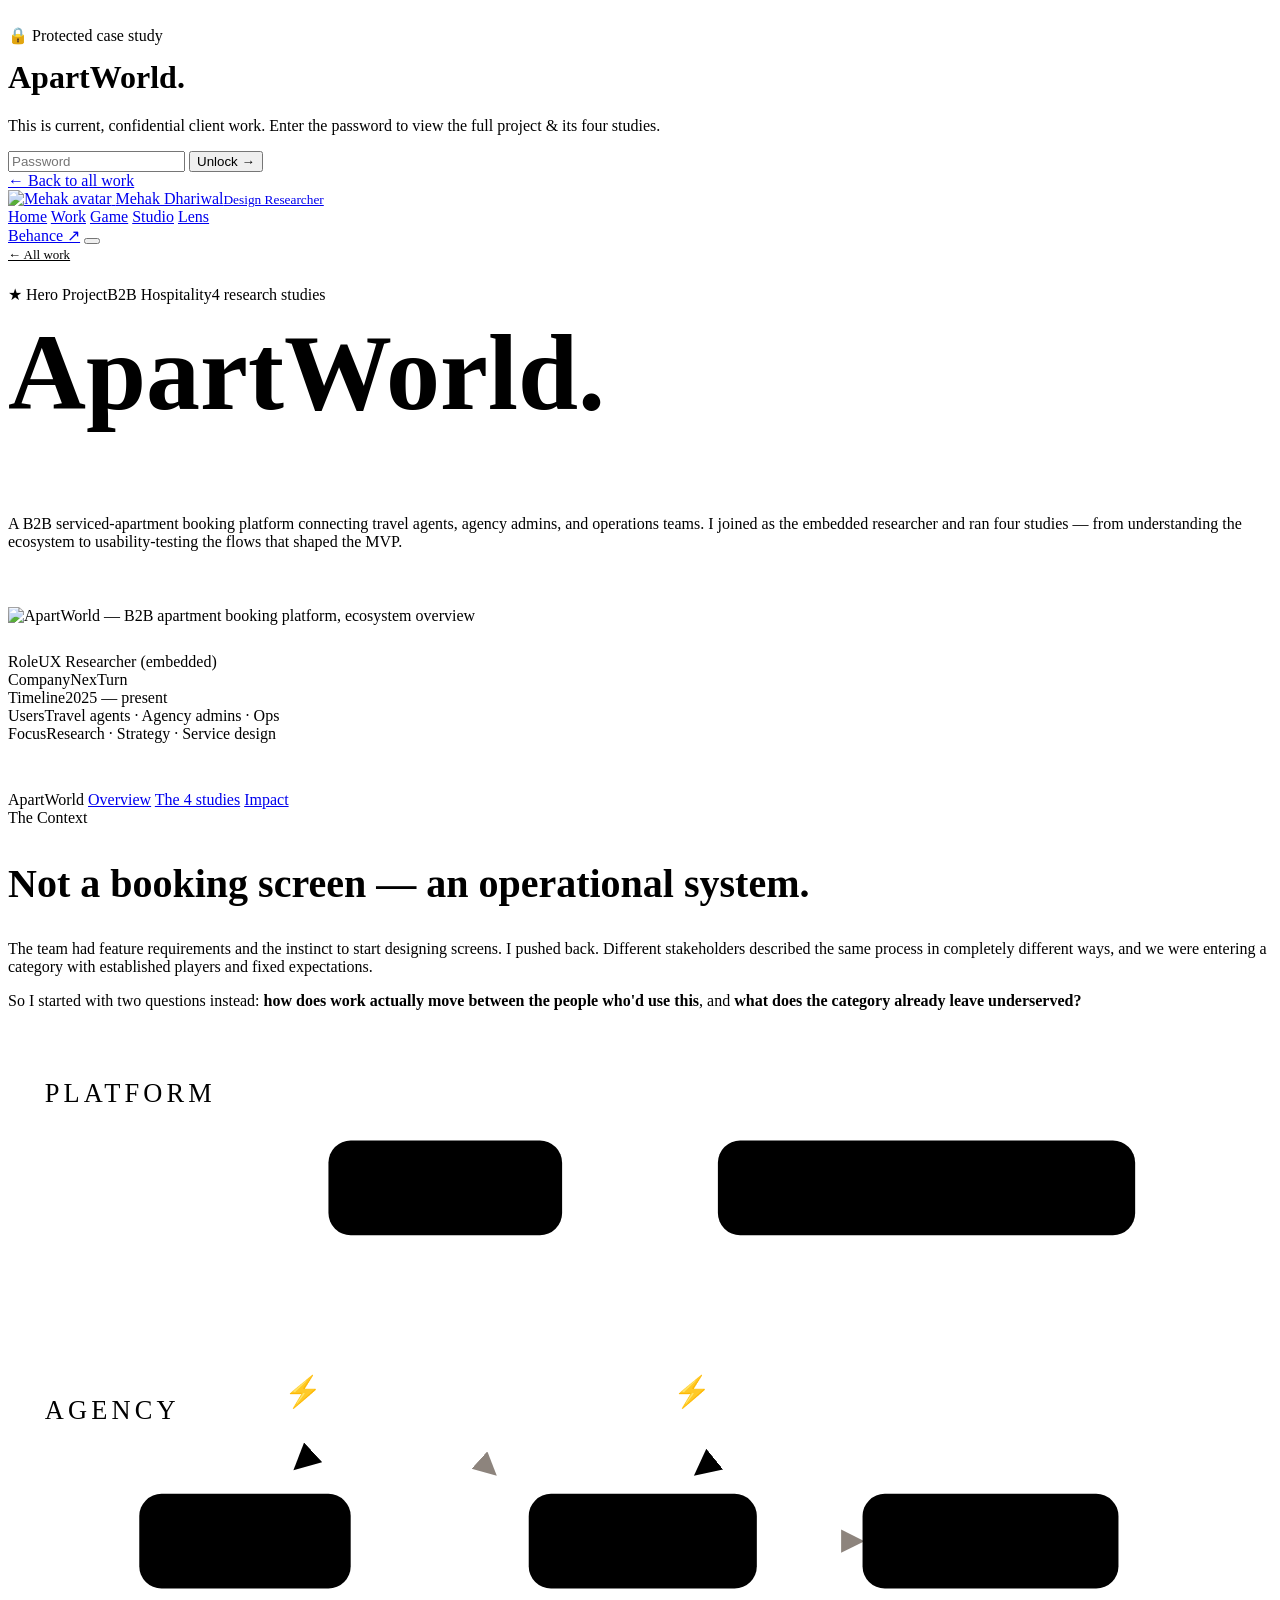
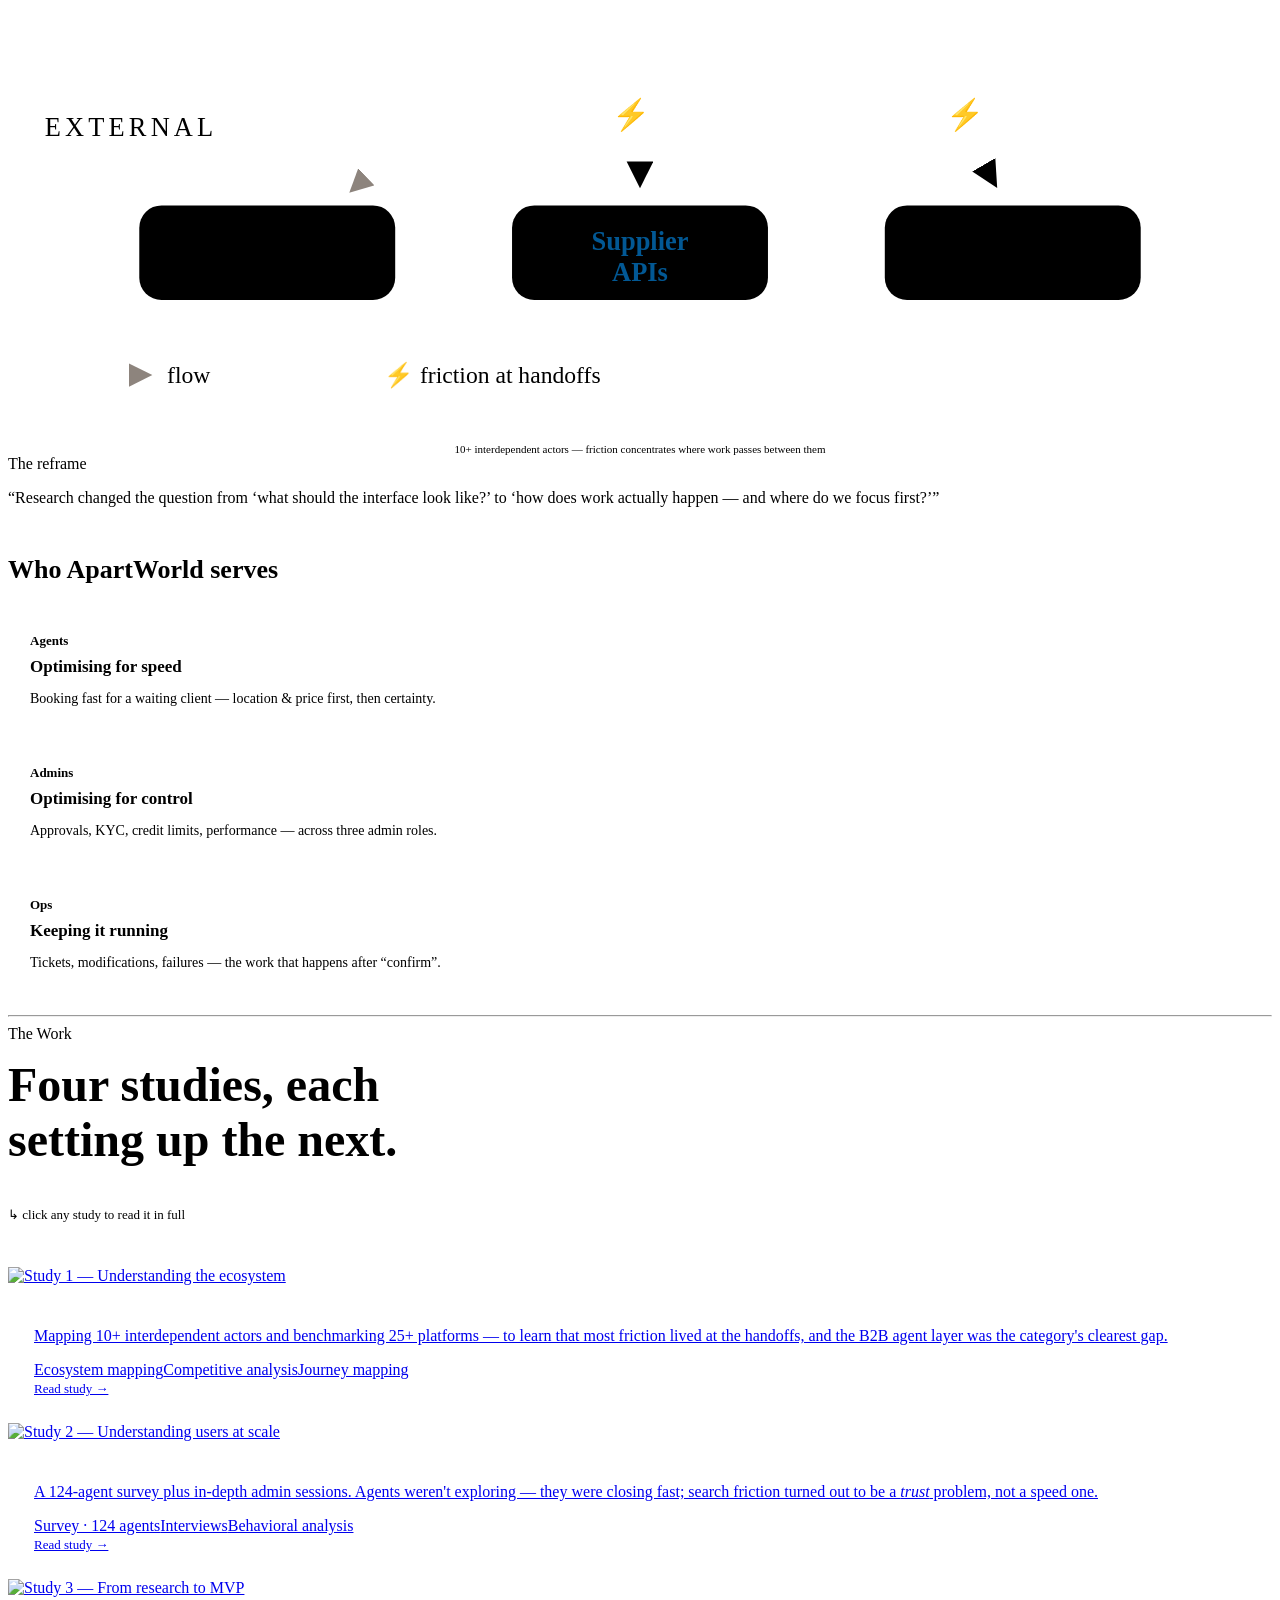
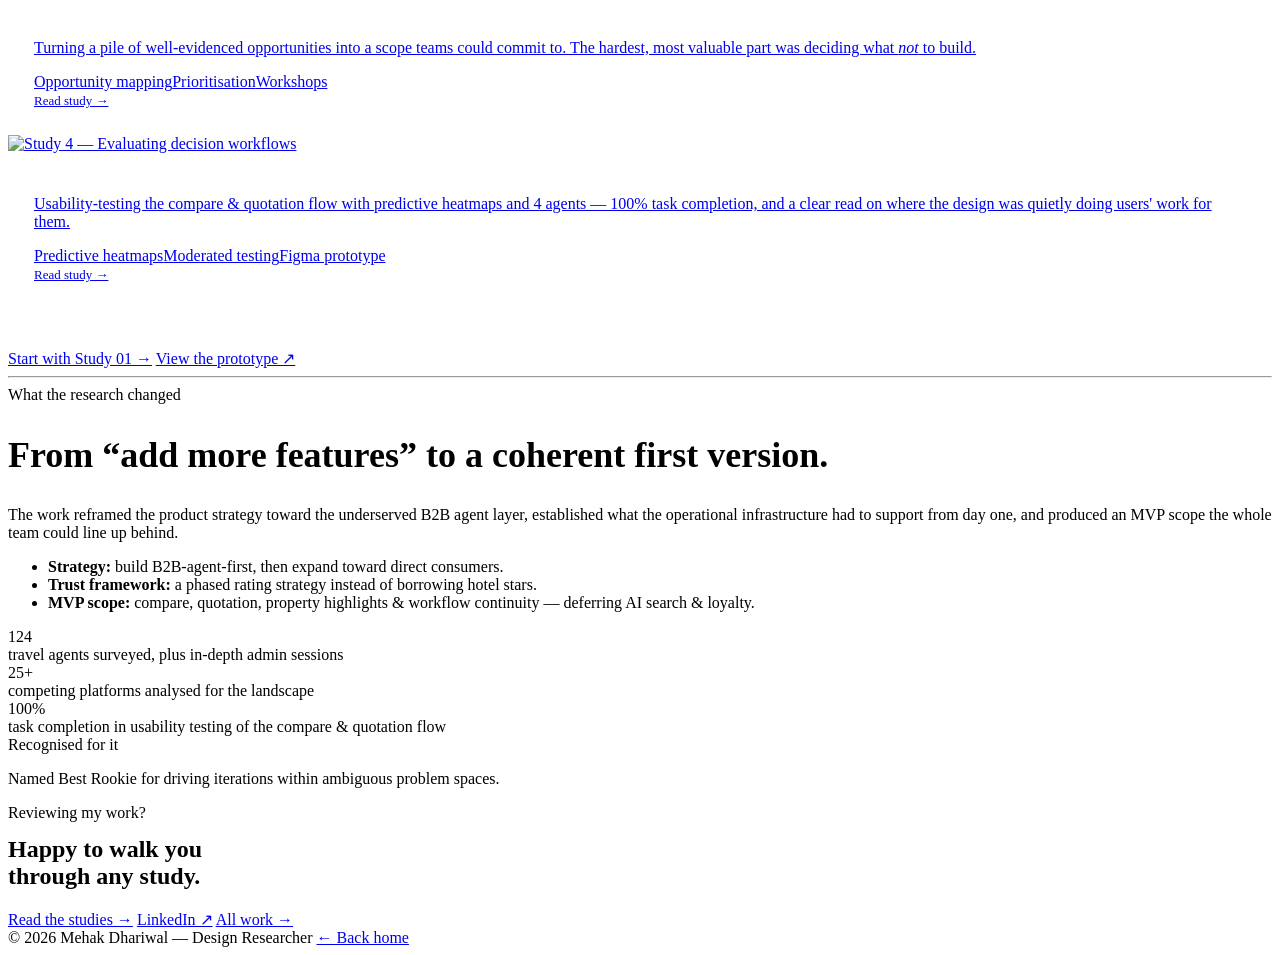
==== apartworld.html @ 4951874a "Add files via upload" ====
<!DOCTYPE html>
<html lang="en">
<head>
<meta charset="UTF-8">
<meta name="viewport" content="width=device-width, initial-scale=1.0">
<script>document.documentElement.classList.add('js');try{if(localStorage.getItem('aw_unlocked')==='1')document.documentElement.classList.add('aw-ok');}catch(e){}</script>
<title>ApartWorld — Hero Project · Mehak Dhariwal</title>
<link rel="stylesheet" href="assets/styles.css">
</head>
<body data-screen-label="ApartWorld overview">

<!-- ============ NAV ============ -->
<div class="gate" role="dialog" aria-label="Password protected">
  <div class="gate-card">
    <div class="gate-mark"><img src="assets/img/avatar.png" alt=""></div>
    <span class="lock">&#128274; Protected case study</span>
    <h1 style="margin-top:14px;">ApartWorld<span style="color:var(--orange);">.</span></h1>
    <p>This is current, confidential client work. Enter the password to view the full project &amp; its four studies.</p>
    <form>
      <input type="password" placeholder="Password" autocomplete="current-password" aria-label="Password">
      <button class="btn btn-primary" type="submit">Unlock <span class="arr">&rarr;</span></button>
    </form>
    <div class="err-msg"></div>
    <a class="back" href="work.html">&larr; Back to all work</a>
  </div>
</div>
<header class="nav">
  <div class="nav-inner">
    <a class="brand" href="index.html">
      <span class="brand-mark"><img src="assets/img/avatar.png" alt="Mehak avatar"></span>
      <span class="brand-name">Mehak Dhariwal<small>Design Researcher</small></span>
    </a>
    <nav class="nav-links">
      <a href="index.html">Home</a>
      <a href="work.html" class="active">Work</a>
      <a href="game.html">Game</a>
      <a href="studio.html">Studio</a>
      <a href="lens.html">Lens</a>
    </nav>
    <a class="nav-cta" href="https://www.behance.net/mehakdhariwal" target="_blank" rel="noopener">Behance ↗</a>
    <button class="nav-toggle" aria-label="Menu"><span></span><span></span><span></span></button>
  </div>
</header>

<!-- ============ HERO ============ -->
<section class="section" style="padding-bottom:clamp(24px,4vw,40px);">
  <div class="wrap">
    <a class="textlink reveal" href="work.html" style="border:0; font-size:13px; color:var(--ink-soft); padding:0;">← All work</a>
    <div class="row reveal d1" style="gap:10px; margin-top:22px;">
      <span class="tag o">★ Hero Project</span><span class="tag">B2B Hospitality</span><span class="tag b">4 research studies</span>
    </div>
    <h1 class="reveal d1" style="font-size:clamp(44px,9vw,108px); margin-top:18px; line-height:.95;">ApartWorld<span class="pop" style="color:var(--orange);">.</span></h1>
    <p class="lede reveal d2 narrow" style="margin-top:20px;">
      A B2B serviced-apartment booking platform connecting travel agents, agency admins, and operations teams.
      I joined as the embedded researcher and ran four studies — from understanding the ecosystem to usability-testing
      the flows that shaped the MVP.
    </p>
  </div>
</section>

<section class="section" style="padding-top:0; padding-bottom:clamp(28px,4vw,48px);">
  <div class="wrap">
    <div class="reveal" style="border-radius:var(--radius); overflow:hidden; border:1px solid var(--line); box-shadow:var(--shadow-soft);"><img src="assets/img/aw/overview.png" alt="ApartWorld — B2B apartment booking platform, ecosystem overview" style="display:block; width:100%; height:auto;"></div>
    <div class="kv-row reveal" style="margin-top:28px;">
      <div class="kv"><span class="k">Role</span><span class="v">UX Researcher (embedded)</span></div>
      <div class="kv"><span class="k">Company</span><span class="v">NexTurn</span></div>
      <div class="kv"><span class="k">Timeline</span><span class="v">2025 — present</span></div>
      <div class="kv"><span class="k">Users</span><span class="v">Travel agents · Agency admins · Ops</span></div>
      <div class="kv"><span class="k">Focus</span><span class="v">Research · Strategy · Service design</span></div>
    </div>
  </div>
</section>

<!-- ============ SUBNAV ============ -->
<div class="subnav" id="subnav">
  <div class="subnav-inner">
    <span class="sub-label">ApartWorld</span>
    <a href="#overview" class="on">Overview</a>
    <a href="#studies">The 4 studies</a>
    <a href="#impact">Impact</a>
  </div>
</div>

<!-- ============ OVERVIEW ============ -->
<section class="section" id="overview" style="scroll-margin-top:120px;">
  <div class="wrap">
    <span class="eyebrow reveal">The Context</span>
    <div class="cs-grid reveal d1" style="margin-top:24px; align-items:start;">
      <div class="cs-text">
        <h2 style="font-size:clamp(26px,3.6vw,40px);">Not a booking screen — an operational system.</h2>
        <p class="mt-s">The team had feature requirements and the instinct to start designing screens. I pushed back. Different stakeholders described the same process in completely different ways, and we were entering a category with established players and fixed expectations.</p>
        <p>So I started with two questions instead: <strong>how does work actually move between the people who'd use this</strong>, and <strong>what does the category already leave underserved?</strong></p>
      </div>
      <figure style="margin:0;">
        <div style="background:var(--card); border:1px solid var(--line); border-radius:var(--radius); box-shadow:var(--shadow-soft); padding:clamp(14px,2vw,20px);">
          <svg viewBox="0 0 440 348" style="display:block; width:100%; height:auto; font-family:var(--mono);" role="img" aria-label="Summarised ApartWorld ecosystem map across platform, agency and external layers, with friction at the handoffs">
            <defs>
              <marker id="ah" markerWidth="7" markerHeight="7" refX="5.5" refY="3" orient="auto"><path d="M0 0 L6 3 L0 6 z" fill="oklch(0.62 0.015 60)"/></marker>
              <marker id="ahf" markerWidth="7" markerHeight="7" refX="5.5" refY="3" orient="auto"><path d="M0 0 L6 3 L0 6 z" fill="var(--orange)"/></marker>
            </defs>
            <!-- band separators -->
            <line x1="0" y1="118" x2="440" y2="118" stroke="var(--line-soft)" stroke-width="1" stroke-dasharray="2 7"/>
            <line x1="0" y1="232" x2="440" y2="232" stroke="var(--line-soft)" stroke-width="1" stroke-dasharray="2 7"/>
            <!-- band labels -->
            <text x="6" y="20" fill="var(--ink-faint)" font-size="9.5" letter-spacing="1.5">PLATFORM</text>
            <text x="6" y="134" fill="var(--ink-faint)" font-size="9.5" letter-spacing="1.5">AGENCY</text>
            <text x="6" y="248" fill="var(--ink-faint)" font-size="9.5" letter-spacing="1.5">EXTERNAL</text>

            <!-- connectors (drawn first, under nodes) -->
            <!-- flow -->
            <path d="M104 96 L168 154" stroke="var(--ink-faint)" stroke-width="1.4" fill="none" marker-end="url(#ah)"/>
            <path d="M262 178 L300 178" stroke="var(--ink-faint)" stroke-width="1.4" fill="none" marker-end="url(#ah)"/>
            <path d="M188 200 L116 268" stroke="var(--ink-faint)" stroke-width="1.4" fill="none" marker-end="url(#ah)"/>
            <!-- friction (orange dashed) -->
            <path d="M150 96 Q120 130 96 152" stroke="var(--orange)" stroke-width="1.6" stroke-dasharray="3 4" fill="none" marker-end="url(#ahf)"/>
            <path d="M312 96 L240 154" stroke="var(--orange)" stroke-width="1.6" stroke-dasharray="3 4" fill="none" marker-end="url(#ahf)"/>
            <path d="M220 200 L220 266" stroke="var(--orange)" stroke-width="1.6" stroke-dasharray="3 4" fill="none" marker-end="url(#ahf)"/>
            <path d="M252 200 Q330 235 348 266" stroke="var(--orange)" stroke-width="1.6" stroke-dasharray="3 4" fill="none" marker-end="url(#ahf)"/>

            <!-- friction sparks -->
            <text x="92" y="128" fill="var(--orange)" font-size="11">⚡</text>
            <text x="232" y="128" fill="var(--orange)" font-size="11">⚡</text>
            <text x="210" y="244" fill="var(--orange)" font-size="11">⚡</text>
            <text x="330" y="244" fill="var(--orange)" font-size="11">⚡</text>

            <!-- PLATFORM nodes -->
            <g>
              <rect x="108" y="34" width="84" height="34" rx="8" fill="var(--paper-2)" stroke="var(--ink)" stroke-width="1.4"/>
              <text x="150" y="55" text-anchor="middle" fill="var(--ink)" font-size="10.5" font-weight="700">Super Admin</text>
            </g>
            <g>
              <rect x="248" y="34" width="150" height="34" rx="8" fill="var(--paper-2)" stroke="var(--line)" stroke-width="1.2"/>
              <text x="323" y="50" text-anchor="middle" fill="var(--ink)" font-size="10" font-weight="700">Sub-admins</text>
              <text x="323" y="62" text-anchor="middle" fill="var(--ink-faint)" font-size="8">Sales · Ops · Accounts · Finance</text>
            </g>

            <!-- AGENCY nodes -->
            <g>
              <rect x="40" y="161" width="76" height="34" rx="8" fill="var(--paper-2)" stroke="var(--line)" stroke-width="1.2"/>
              <text x="78" y="182" text-anchor="middle" fill="var(--ink)" font-size="10.5" font-weight="700">Owner</text>
            </g>
            <g>
              <rect x="180" y="161" width="82" height="34" rx="8" fill="var(--orange-tint)" stroke="var(--orange)" stroke-width="1.6"/>
              <text x="221" y="182" text-anchor="middle" fill="var(--orange-deep)" font-size="11" font-weight="700">Agent</text>
            </g>
            <g>
              <rect x="300" y="161" width="92" height="34" rx="8" fill="var(--paper-2)" stroke="var(--line)" stroke-width="1.2"/>
              <text x="346" y="182" text-anchor="middle" fill="var(--ink)" font-size="10.5" font-weight="700">Sub-agent</text>
            </g>

            <!-- EXTERNAL nodes -->
            <g>
              <rect x="40" y="273" width="92" height="34" rx="8" fill="var(--paper-2)" stroke="var(--line)" stroke-width="1.2"/>
              <text x="86" y="294" text-anchor="middle" fill="var(--ink)" font-size="10.5" font-weight="700">Customer</text>
            </g>
            <g>
              <rect x="174" y="273" width="92" height="34" rx="8" fill="var(--blue-tint)" stroke="var(--blue)" stroke-width="1.3"/>
              <text x="220" y="289" text-anchor="middle" fill="oklch(0.45 0.12 248)" font-size="9.5" font-weight="700">Supplier</text>
              <text x="220" y="300" text-anchor="middle" fill="oklch(0.45 0.12 248)" font-size="9.5" font-weight="700">APIs</text>
            </g>
            <g>
              <rect x="308" y="273" width="92" height="34" rx="8" fill="var(--paper-2)" stroke="var(--line)" stroke-width="1.2"/>
              <text x="354" y="294" text-anchor="middle" fill="var(--ink)" font-size="10.5" font-weight="700">Payment</text>
            </g>

            <!-- legend -->
            <line x1="20" y1="334" x2="44" y2="334" stroke="var(--ink-faint)" stroke-width="1.4" marker-end="url(#ah)"/>
            <text x="50" y="337" fill="var(--ink-faint)" font-size="8.5">flow</text>
            <line x1="98" y1="334" x2="122" y2="334" stroke="var(--orange)" stroke-width="1.6" stroke-dasharray="3 4"/>
            <text x="128" y="337" fill="var(--orange-deep)" font-size="8.5">⚡ friction at handoffs</text>
          </svg>
        </div>
        <figcaption class="mono dim" style="font-size:11px; margin-top:9px; text-align:center;">10+ interdependent actors — friction concentrates where work passes between them</figcaption>
      </figure>
    </div>

    <div class="callout reveal">
      <span class="ql">The reframe</span>
      <p>“Research changed the question from ‘what should the interface look like?’ to ‘how does work actually happen — and where do we focus first?’”</p>
    </div>

    <h3 class="reveal" style="font-size:clamp(20px,2.6vw,26px); margin-top:clamp(28px,4vw,48px);">Who ApartWorld serves</h3>
    <div class="grid cols-3 reveal d1" style="margin-top:18px;">
      <div class="card" style="box-shadow:none; background:var(--paper-2);"><div style="padding:22px;"><div class="mono" style="font-size:13px; color:var(--orange); font-weight:700;">Agents</div><h4 style="font-size:17px; margin:8px 0 6px;">Optimising for speed</h4><p style="font-size:14px;">Booking fast for a waiting client — location &amp; price first, then certainty.</p></div></div>
      <div class="card" style="box-shadow:none; background:var(--paper-2);"><div style="padding:22px;"><div class="mono" style="font-size:13px; color:var(--orange); font-weight:700;">Admins</div><h4 style="font-size:17px; margin:8px 0 6px;">Optimising for control</h4><p style="font-size:14px;">Approvals, KYC, credit limits, performance — across three admin roles.</p></div></div>
      <div class="card" style="box-shadow:none; background:var(--paper-2);"><div style="padding:22px;"><div class="mono" style="font-size:13px; color:var(--orange); font-weight:700;">Ops</div><h4 style="font-size:17px; margin:8px 0 6px;">Keeping it running</h4><p style="font-size:14px;">Tickets, modifications, failures — the work that happens after “confirm”.</p></div></div>
    </div>
  </div>
</section>

<hr class="dash" style="max-width:var(--maxw); margin-inline:auto;">

<!-- ============ THE 4 STUDIES ============ -->
<section class="section" id="studies" style="scroll-margin-top:120px;">
  <div class="wrap">
    <div class="reveal">
      <span class="eyebrow">The Work</span>
      <h2 style="font-size:clamp(28px,4.6vw,48px); margin-top:14px; max-width:20ch;">Four studies, each setting up the next.</h2>
      <p class="dim mono" style="font-size:13px; margin-top:10px;">↳ click any study to read it in full</p>
    </div>

    <div class="grid cols-2 reveal d1" style="margin-top:clamp(28px,4vw,44px); gap:var(--gap);">
      <a class="card" href="study1.html">
        <img src="assets/img/aw/s1.png" alt="Study 1 — Understanding the ecosystem" style="display:block; width:100%; height:auto; border-bottom:1px solid var(--line);">
        <div style="padding:clamp(18px,2.4vw,26px);">
          <p>Mapping 10+ interdependent actors and benchmarking 25+ platforms — to learn that most friction lived at the handoffs, and the B2B agent layer was the category's clearest gap.</p>
          <div class="chip-list mt-s"><span class="tag">Ecosystem mapping</span><span class="tag">Competitive analysis</span><span class="tag">Journey mapping</span></div>
          <span class="textlink mt-s" style="font-size:13px;">Read study →</span>
        </div>
      </a>

      <a class="card" href="study2.html">
        <img src="assets/img/aw/s2.png" alt="Study 2 — Understanding users at scale" style="display:block; width:100%; height:auto; border-bottom:1px solid var(--line);">
        <div style="padding:clamp(18px,2.4vw,26px);">
          <p>A 124-agent survey plus in-depth admin sessions. Agents weren't exploring — they were closing fast; search friction turned out to be a <em>trust</em> problem, not a speed one.</p>
          <div class="chip-list mt-s"><span class="tag">Survey · 124 agents</span><span class="tag">Interviews</span><span class="tag">Behavioral analysis</span></div>
          <span class="textlink mt-s" style="font-size:13px;">Read study →</span>
        </div>
      </a>

      <a class="card" href="study3.html">
        <img src="assets/img/aw/s3.png" alt="Study 3 — From research to MVP" style="display:block; width:100%; height:auto; border-bottom:1px solid var(--line);">
        <div style="padding:clamp(18px,2.4vw,26px);">
          <p>Turning a pile of well-evidenced opportunities into a scope teams could commit to. The hardest, most valuable part was deciding what <em>not</em> to build.</p>
          <div class="chip-list mt-s"><span class="tag">Opportunity mapping</span><span class="tag">Prioritisation</span><span class="tag">Workshops</span></div>
          <span class="textlink mt-s" style="font-size:13px;">Read study →</span>
        </div>
      </a>

      <a class="card" href="study4.html">
        <img src="assets/img/aw/s4.png" alt="Study 4 — Evaluating decision workflows" style="display:block; width:100%; height:auto; border-bottom:1px solid var(--line);">
        <div style="padding:clamp(18px,2.4vw,26px);">
          <p>Usability-testing the compare &amp; quotation flow with predictive heatmaps and 4 agents — 100% task completion, and a clear read on where the design was quietly doing users' work for them.</p>
          <div class="chip-list mt-s"><span class="tag">Predictive heatmaps</span><span class="tag">Moderated testing</span><span class="tag">Figma prototype</span></div>
          <span class="textlink mt-s" style="font-size:13px;">Read study →</span>
        </div>
      </a>
    </div>

    <div class="row reveal" style="margin-top:clamp(28px,4vw,40px); gap:14px;">
      <a class="btn btn-primary" href="study1.html">Start with Study 01 <span class="arr">→</span></a>
      <a class="btn btn-ghost" href="https://www.figma.com/proto/MC7xFwROlUHtUqAmTDRnye/Portfolio-Template?node-id=1207-172&scaling=scale-down-width&page-id=0%3A1&hide-ui=1" target="_blank" rel="noopener">View the prototype ↗</a>
    </div>
  </div>
</section>

<hr class="dash" style="max-width:var(--maxw); margin-inline:auto;">

<!-- ============ IMPACT ============ -->
<section class="section" id="impact" style="scroll-margin-top:120px;">
  <div class="wrap">
    <span class="eyebrow reveal">What the research changed</span>
    <div class="cs-grid reveal d1" style="margin-top:24px; align-items:start;">
      <div class="cs-text">
        <h2 style="font-size:clamp(24px,3.2vw,36px);">From “add more features” to a coherent first version.</h2>
        <p class="mt-s">The work reframed the product strategy toward the underserved B2B agent layer, established what the operational infrastructure had to support from day one, and produced an MVP scope the whole team could line up behind.</p>
        <ul class="ticks mt-s">
          <li><strong>Strategy:</strong> build B2B-agent-first, then expand toward direct consumers.</li>
          <li><strong>Trust framework:</strong> a phased rating strategy instead of borrowing hotel stars.</li>
          <li><strong>MVP scope:</strong> compare, quotation, property highlights &amp; workflow continuity — deferring AI search &amp; loyalty.</li>
        </ul>
      </div>
      <div class="stack-sm">
        <div class="stat"><div class="num">124</div><div class="lbl">travel agents surveyed, plus in-depth admin sessions</div></div>
        <div class="stat"><div class="num">25+</div><div class="lbl">competing platforms analysed for the landscape</div></div>
        <div class="stat"><div class="num">100%</div><div class="lbl">task completion in usability testing of the compare &amp; quotation flow</div></div>
      </div>
    </div>

    <div class="callout reveal">
      <span class="ql">Recognised for it</span>
      <p>Named <span style="color:var(--orange-deep);">Best Rookie</span> for driving iterations within ambiguous problem spaces.</p>
    </div>
  </div>
</section>

<!-- ============ FOOTER ============ -->
<footer class="foot">
  <div class="wrap">
    <div class="foot-top">
      <div>
        <span class="eyebrow no-rule" style="color:var(--orange);">Reviewing my work?</span>
        <h2 style="margin-top:14px;">Happy to walk you<br>through any study.</h2>
      </div>
      <div class="foot-socials">
        <a href="study1.html">Read the studies →</a>
        <a href="https://www.linkedin.com/in/mehak-dhariwal/" target="_blank" rel="noopener">LinkedIn ↗</a>
        <a href="work.html">All work →</a>
      </div>
    </div>
    <div class="foot-bottom">
      <span>© 2026 Mehak Dhariwal — Design Researcher</span>
      <a href="index.html">← Back home</a>
    </div>
  </div>
</footer>

<script src="assets/site.js"></script>
</body>
</html>
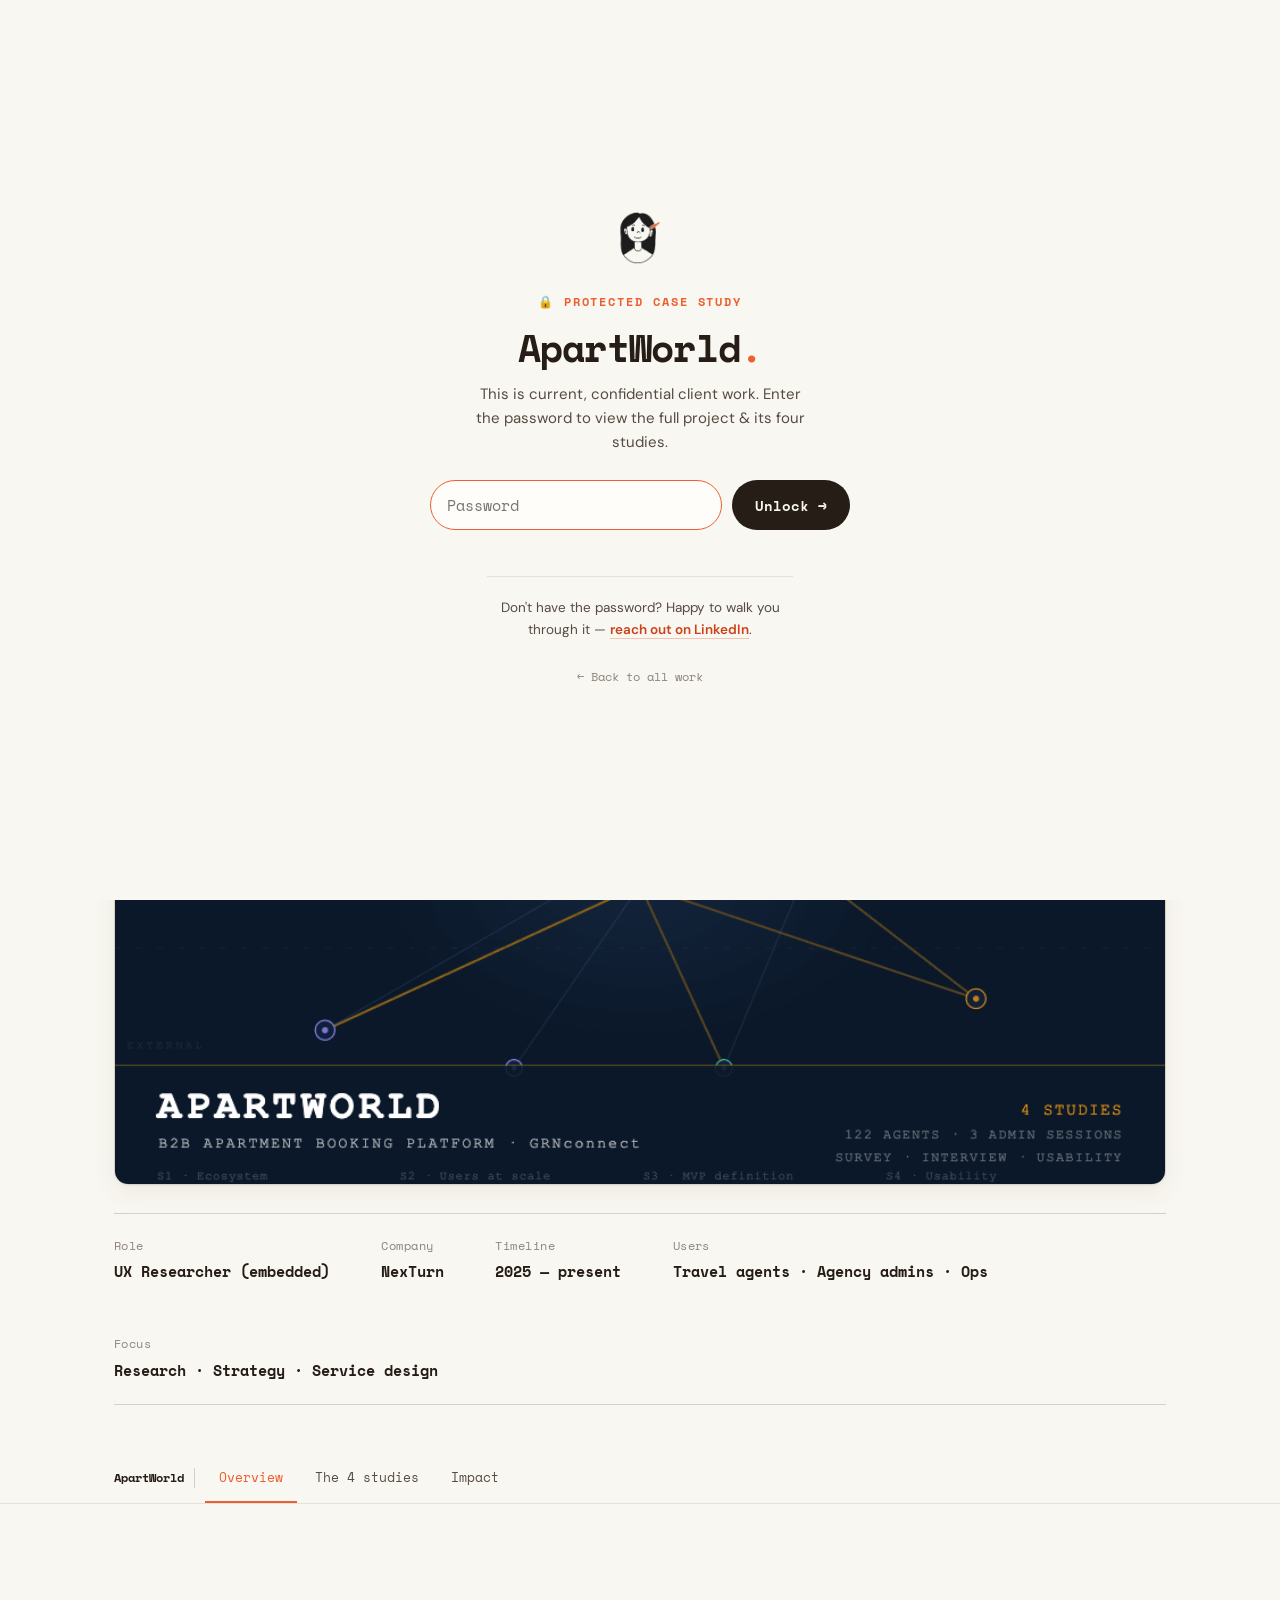
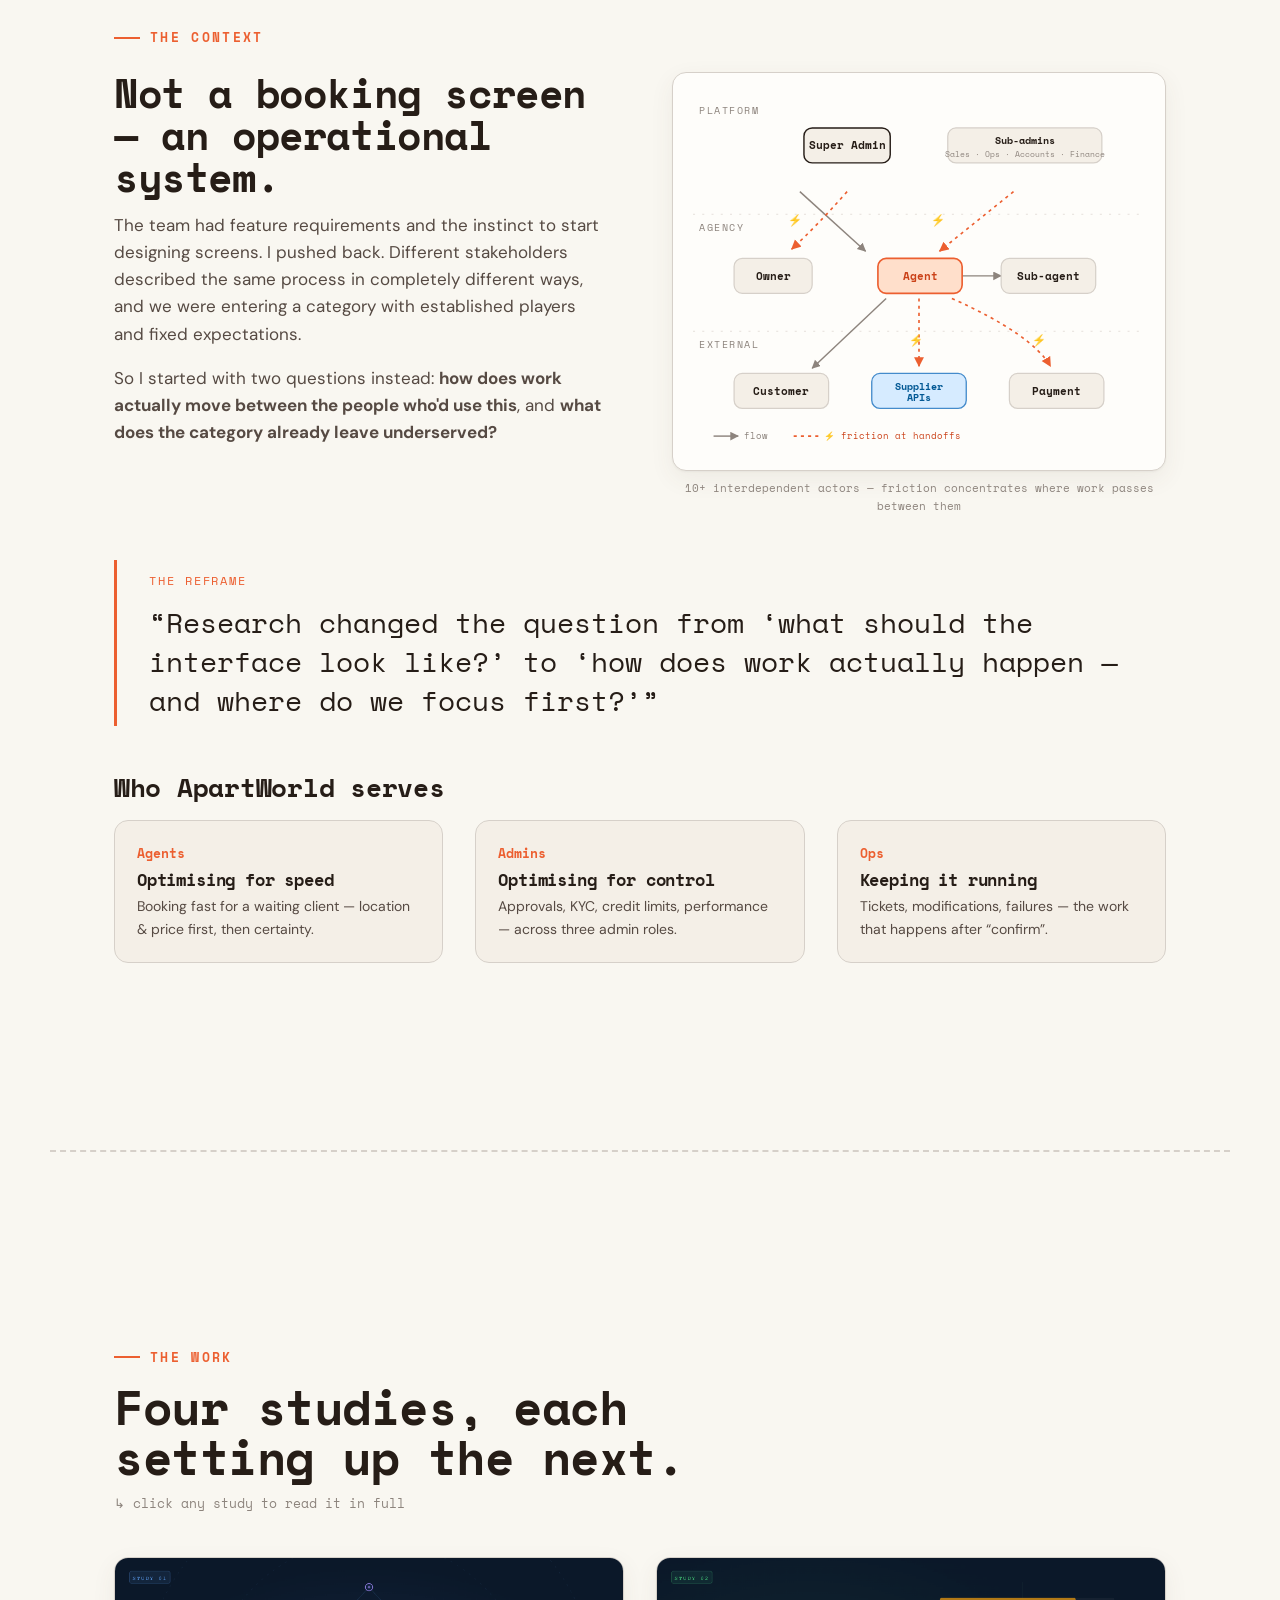
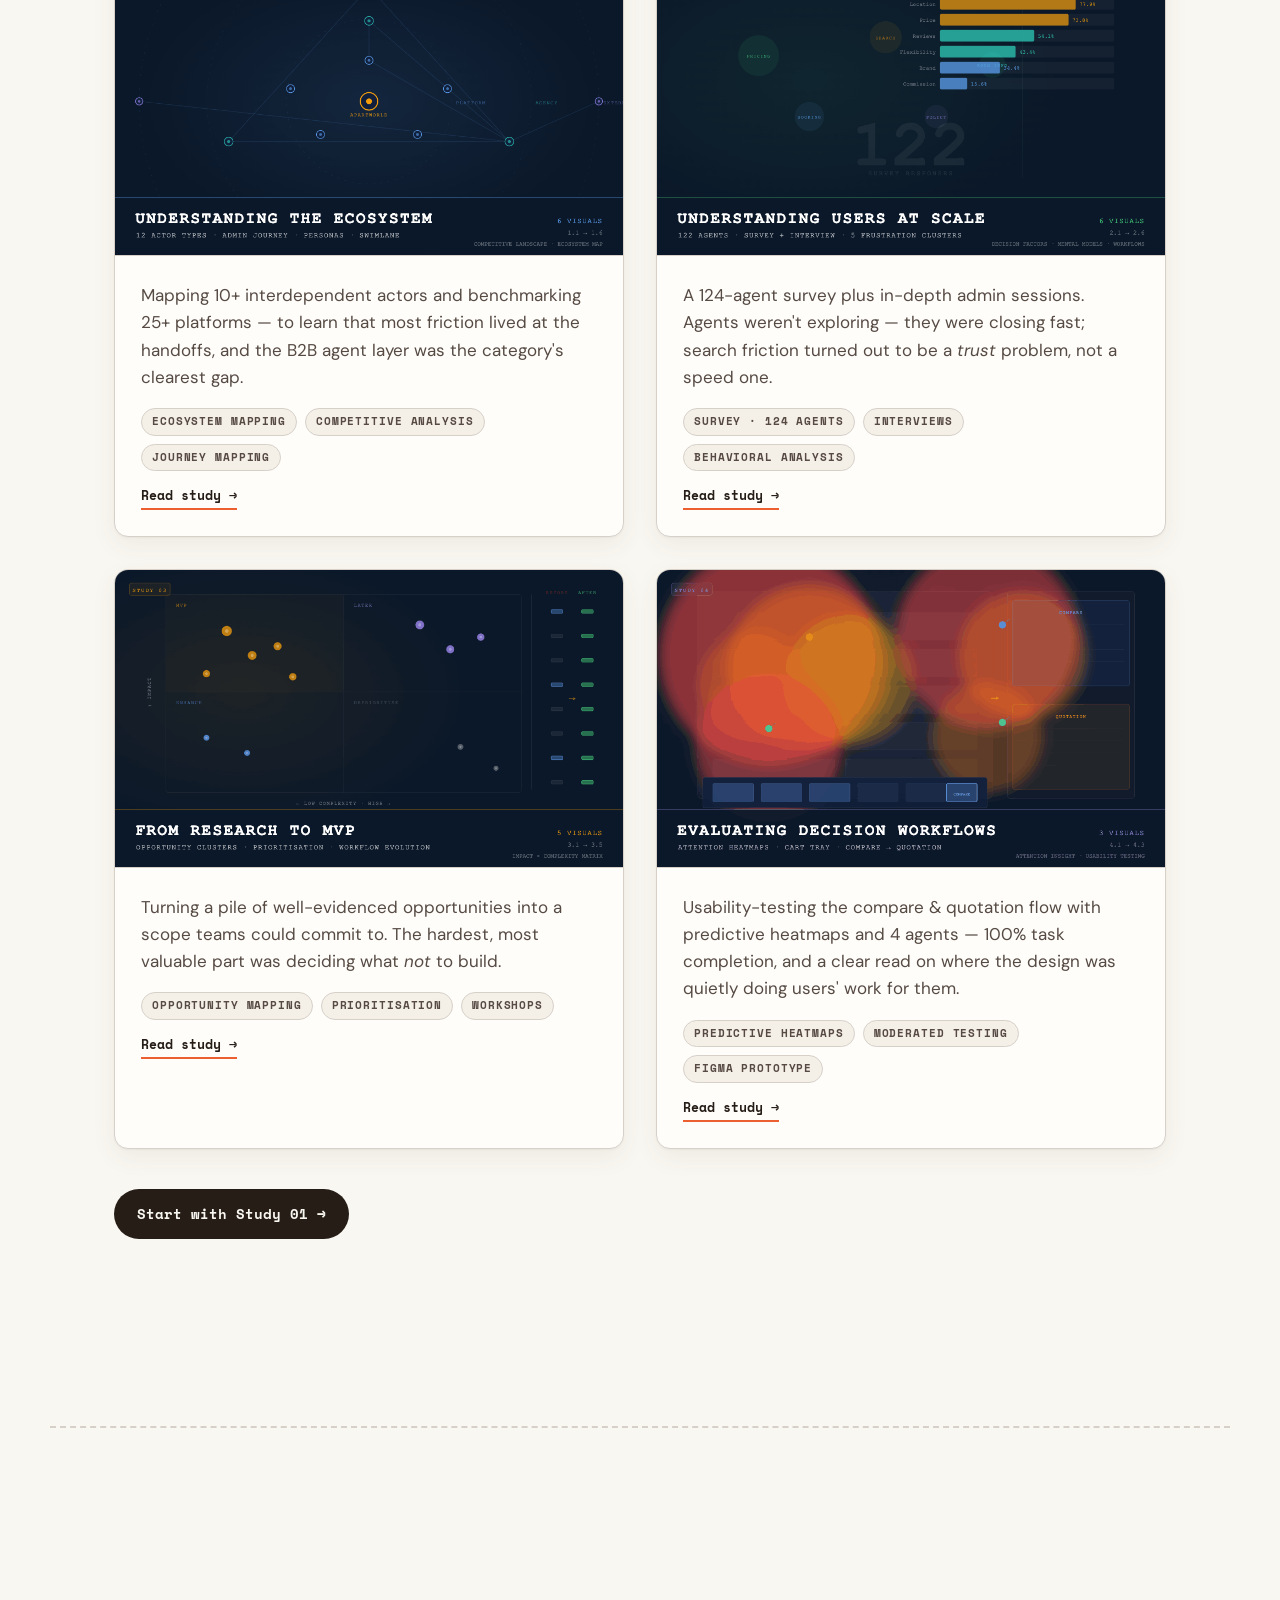
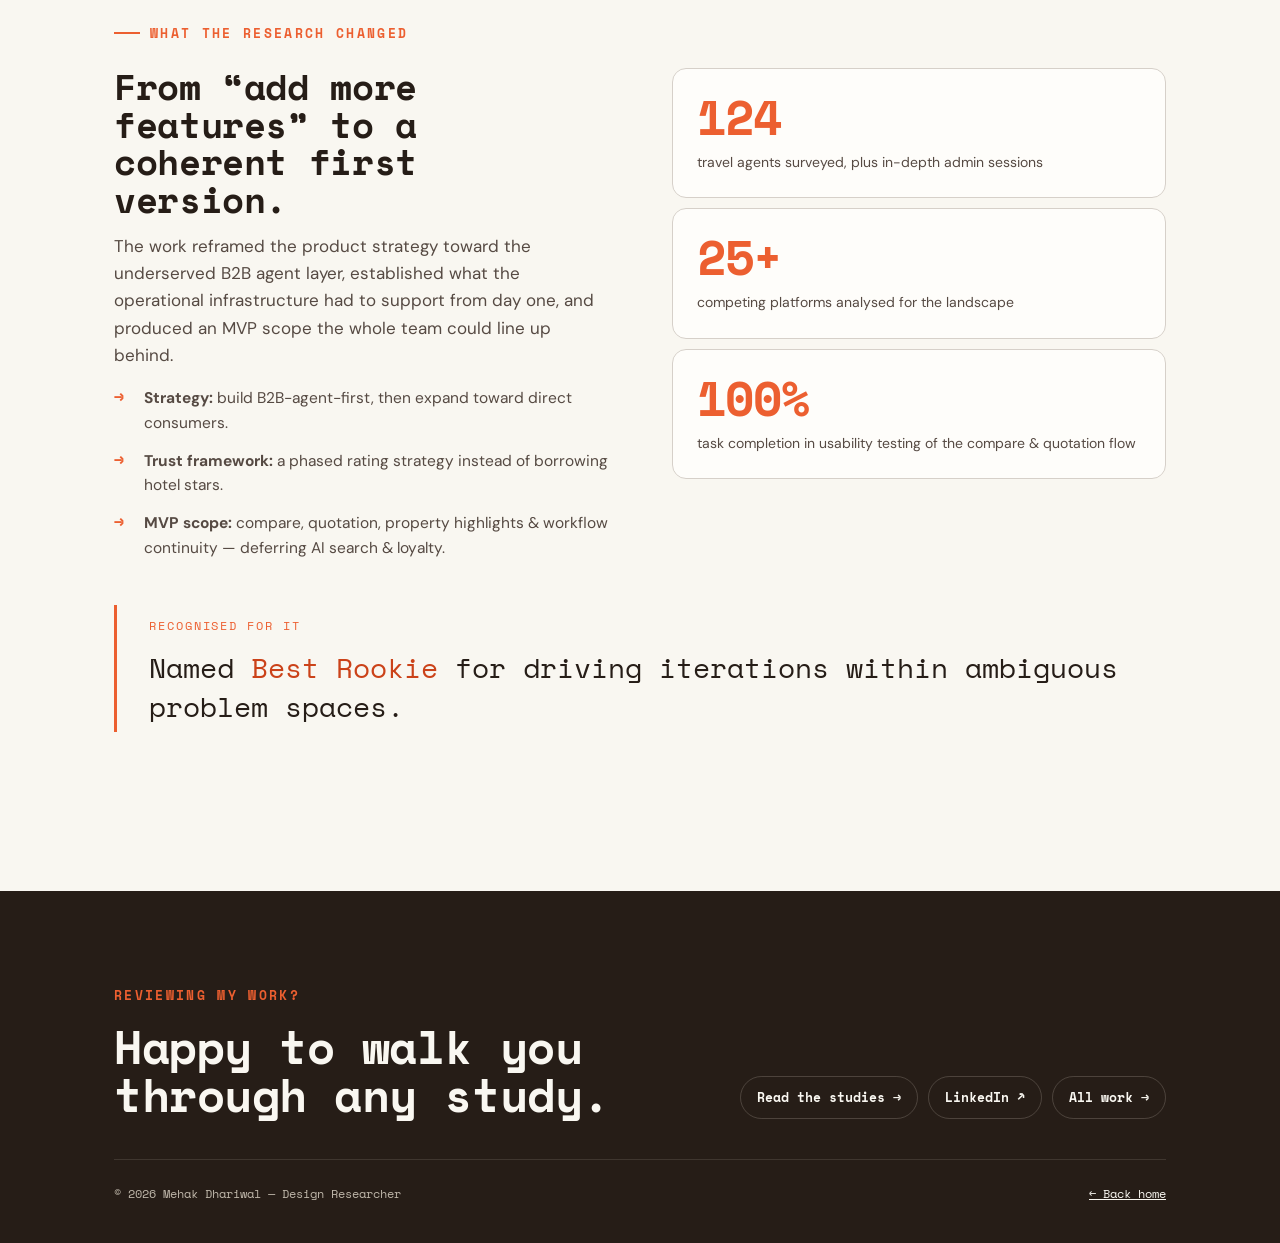
==== commit 5d040d43: "second update" ====
--- a/apartworld.html
+++ b/apartworld.html
@@ -21,6 +21,7 @@
       <button class="btn btn-primary" type="submit">Unlock <span class="arr">&rarr;</span></button>
     </form>
     <div class="err-msg"></div>
+    <p class="reach">Don't have the password? Happy to walk you through it &mdash; <a href="https://www.linkedin.com/in/mehak-dhariwal/" target="_blank" rel="noopener">reach out on LinkedIn</a>.</p>
     <a class="back" href="work.html">&larr; Back to all work</a>
   </div>
 </div>
@@ -239,7 +240,6 @@
 
     <div class="row reveal" style="margin-top:clamp(28px,4vw,40px); gap:14px;">
       <a class="btn btn-primary" href="study1.html">Start with Study 01 <span class="arr">→</span></a>
-      <a class="btn btn-ghost" href="https://www.figma.com/proto/MC7xFwROlUHtUqAmTDRnye/Portfolio-Template?node-id=1207-172&scaling=scale-down-width&page-id=0%3A1&hide-ui=1" target="_blank" rel="noopener">View the prototype ↗</a>
     </div>
   </div>
 </section>
--- a/assets/styles.css
+++ b/assets/styles.css
@@ -0,0 +1,744 @@
+/* ============================================================
+   MEHAK DHARIWAL — PORTFOLIO
+   Refined mono + warm paper + orange scrapbook
+   ============================================================ */
+
+@import url('https://fonts.googleapis.com/css2?family=Space+Mono:ital,wght@0,400;0,700;1,400;1,700&family=DM+Sans:opsz,wght@9..40,400;9..40,500;9..40,600;9..40,700&display=swap');
+
+:root{
+  /* palette */
+  --paper:        oklch(0.976 0.008 85);
+  --paper-2:      oklch(0.955 0.012 80);
+  --card:         oklch(0.995 0.004 90);
+  --ink:          oklch(0.24 0.018 55);
+  --ink-soft:     oklch(0.42 0.02 55);
+  --ink-faint:    oklch(0.62 0.015 60);
+  --line:         oklch(0.86 0.012 70);
+  --line-soft:    oklch(0.91 0.01 75);
+
+  --orange:       oklch(0.66 0.185 38);
+  --orange-deep:  oklch(0.57 0.18 36);
+  --orange-tint:  oklch(0.93 0.05 50);
+  --blue:         oklch(0.62 0.12 248);
+  --blue-tint:    oklch(0.93 0.035 248);
+  --pink:         oklch(0.70 0.14 8);
+  --green:        oklch(0.66 0.11 155);
+
+  /* type */
+  --mono: 'Space Mono', ui-monospace, monospace;
+  --sans: 'DM Sans', system-ui, sans-serif;
+
+  /* layout */
+  --maxw: 1180px;
+  --gap: clamp(16px, 3vw, 32px);
+  --pad-x: clamp(20px, 5vw, 64px);
+  --radius: 14px;
+  --radius-sm: 9px;
+
+  --shadow-soft: 0 1px 2px oklch(0.4 0.02 60 / 0.05), 0 8px 24px oklch(0.4 0.02 60 / 0.07);
+  --shadow-card: 0 1px 3px oklch(0.4 0.02 60 / 0.06), 0 18px 40px oklch(0.4 0.02 60 / 0.10);
+}
+
+*{ box-sizing: border-box; }
+html{ scroll-behavior: smooth; -webkit-text-size-adjust: 100%; }
+body{
+  margin:0;
+  background: var(--paper);
+  color: var(--ink);
+  font-family: var(--sans);
+  font-size: 17px;
+  line-height: 1.6;
+  -webkit-font-smoothing: antialiased;
+  text-rendering: optimizeLegibility;
+  overflow-x: hidden;
+}
+img{ max-width:100%; display:block; }
+a{ color: inherit; }
+
+/* paper grain — very subtle */
+body::before{
+  content:""; position:fixed; inset:0; z-index:0; pointer-events:none;
+  background-image:
+    radial-gradient(oklch(0.5 0.02 60 / 0.020) 1px, transparent 1px);
+  background-size: 4px 4px;
+  opacity:.6;
+}
+
+/* ---------- type ---------- */
+.mono{ font-family: var(--mono); }
+h1,h2,h3,h4{ font-family: var(--mono); font-weight:700; line-height:1.05; letter-spacing:-0.01em; margin:0; color:var(--ink); }
+.eyebrow{
+  font-family: var(--mono); font-weight:700; font-size:13px;
+  letter-spacing:.18em; text-transform:uppercase; color:var(--orange);
+  display:inline-flex; align-items:center; gap:10px;
+}
+.eyebrow::before{ content:""; width:26px; height:2px; background:var(--orange); display:inline-block; }
+.eyebrow.no-rule::before{ display:none; }
+
+p{ margin:0 0 1em; color:var(--ink-soft); }
+p:last-child{ margin-bottom:0; }
+.lede{ font-size: clamp(18px, 2.2vw, 21px); color:var(--ink); line-height:1.55; }
+
+.section{ position:relative; z-index:1; padding: clamp(64px,9vw,120px) 0; }
+.wrap{ width:100%; max-width: var(--maxw); margin:0 auto; padding:0 var(--pad-x); }
+.narrow{ max-width: 760px; }
+
+/* ---------- nav ---------- */
+.nav{
+  position: sticky; top:0; z-index:100;
+  backdrop-filter: blur(10px);
+  background: oklch(0.976 0.008 85 / 0.82);
+  border-bottom:1px solid var(--line-soft);
+}
+.nav-inner{
+  max-width: var(--maxw); margin:0 auto; padding: 12px var(--pad-x);
+  display:flex; align-items:center; justify-content:space-between; gap:16px;
+}
+.brand{ display:flex; align-items:center; gap:11px; text-decoration:none; color:var(--ink); }
+.brand-mark{
+  width:40px; height:40px; flex:none; overflow:visible;
+  background: transparent;
+  display:grid; place-items:center;
+}
+.brand-mark img{ width:100%; height:100%; object-fit:contain; display:block; }
+.brand-name{ font-family:var(--mono); font-weight:700; font-size:15px; letter-spacing:-.01em; }
+.brand-name small{ display:block; font-size:11px; font-weight:400; color:var(--ink-faint); letter-spacing:.04em; }
+
+.nav-links{ display:flex; align-items:center; gap:4px; }
+.nav-links a{
+  font-family:var(--mono); font-size:14px; font-weight:400; text-decoration:none; color:var(--ink-soft);
+  padding:8px 14px; border-radius:99px; transition: color .2s, background .2s;
+  position:relative;
+}
+.nav-links a:hover{ color:var(--ink); background:var(--paper-2); }
+.nav-links a.active{ color:var(--orange); }
+.nav-links a.active::after{
+  content:""; position:absolute; left:14px; right:14px; bottom:3px; height:2px;
+  background:var(--orange); border-radius:2px;
+}
+.nav-cta{
+  font-family:var(--mono); font-size:13px; font-weight:700; text-decoration:none;
+  padding:9px 16px; border-radius:99px; background:var(--ink); color:var(--paper);
+  transition: transform .15s, background .2s;
+}
+.nav-cta:hover{ transform: translateY(-1px); background:var(--orange-deep); }
+.nav-toggle{ display:none; background:none; border:0; cursor:pointer; padding:8px; }
+.nav-toggle span{ display:block; width:22px; height:2px; background:var(--ink); margin:4px 0; transition:.25s; }
+
+/* ---------- buttons ---------- */
+.btn{
+  display:inline-flex; align-items:center; gap:9px;
+  font-family:var(--mono); font-weight:700; font-size:14px; text-decoration:none;
+  padding:13px 22px; border-radius:99px; cursor:pointer; border:1.5px solid transparent;
+  transition: transform .15s, background .2s, color .2s, border-color .2s;
+}
+.btn .arr{ transition: transform .2s; }
+.btn:hover .arr{ transform: translateX(4px); }
+.btn-primary{ background:var(--ink); color:var(--paper); }
+.btn-primary:hover{ background:var(--orange-deep); transform:translateY(-2px); }
+.btn-ghost{ background:transparent; color:var(--ink); border-color:var(--line); }
+.btn-ghost:hover{ border-color:var(--ink); transform:translateY(-2px); }
+.btn-accent{ background:var(--orange); color:var(--paper); }
+.btn-accent:hover{ background:var(--orange-deep); transform:translateY(-2px); }
+
+.textlink{
+  font-family:var(--mono); font-weight:700; font-size:15px; color:var(--ink);
+  text-decoration:none; display:inline-flex; align-items:center; gap:8px;
+  border-bottom:2px solid var(--orange); padding-bottom:2px;
+  transition: gap .2s, color .2s;
+}
+.textlink:hover{ gap:13px; color:var(--orange-deep); }
+
+/* ---------- placeholders ---------- */
+.ph{
+  position:relative; overflow:hidden; border-radius:var(--radius-sm);
+  background:
+    repeating-linear-gradient(135deg,
+      oklch(0.5 0.02 60 / 0.05) 0 8px, transparent 8px 16px),
+    var(--paper-2);
+  border:1px solid var(--line);
+  display:grid; place-items:center; color:var(--ink-faint);
+  aspect-ratio: 4/3;
+}
+.ph span{
+  font-family:var(--mono); font-size:11px; letter-spacing:.06em;
+  background:var(--card); padding:5px 11px; border-radius:99px; border:1px solid var(--line);
+  color:var(--ink-soft); text-align:center; max-width:80%;
+}
+.ph.tall{ aspect-ratio: 3/4; }
+.ph.wide{ aspect-ratio: 16/9; }
+.ph.square{ aspect-ratio: 1/1; }
+.ph.tint-o{ background:
+    repeating-linear-gradient(135deg, oklch(0.66 0.185 38 / 0.08) 0 8px, transparent 8px 16px),
+    var(--orange-tint); border-color: oklch(0.66 0.185 38 / 0.25); }
+.ph.tint-b{ background:
+    repeating-linear-gradient(135deg, oklch(0.62 0.12 248 / 0.08) 0 8px, transparent 8px 16px),
+    var(--blue-tint); border-color: oklch(0.62 0.12 248 / 0.25); }
+
+/* photo = placeholder with polaroid vibe */
+.photo{
+  background:var(--card); padding:8px 8px 30px; border-radius:4px;
+  box-shadow: var(--shadow-card); border:1px solid var(--line-soft);
+}
+.photo .ph{ border-radius:2px; }
+.photo .cap{
+  font-family:var(--mono); font-size:11px; color:var(--ink-faint);
+  text-align:center; margin-top:9px; letter-spacing:.02em;
+}
+/* real photo inside frames / cards */
+.shot{ display:block; width:100%; border-radius:2px; object-fit:cover; background:var(--paper-2); }
+.shot.square{ aspect-ratio:1/1; }
+.shot.tall{ aspect-ratio:3/4; }
+.shot.wide{ aspect-ratio:16/9; }
+.shot:not(.square):not(.tall):not(.wide){ aspect-ratio:4/3; }
+/* cutout subjects look better contained on a tint */
+.shot.contain{ object-fit:contain; }
+.card .shot{ border-radius:0; }
+
+/* ---------- cards ---------- */
+.card{
+  background:var(--card); border:1px solid var(--line); border-radius:var(--radius);
+  box-shadow: var(--shadow-soft); overflow:hidden;
+  transition: transform .25s cubic-bezier(.2,.7,.3,1), box-shadow .25s, border-color .25s;
+}
+a.card{ text-decoration:none; color:inherit; display:block; }
+a.card:hover{ transform:translateY(-4px); box-shadow:var(--shadow-card); border-color:var(--line); }
+
+.tag{
+  display:inline-block; font-family:var(--mono); font-size:11px; font-weight:700;
+  letter-spacing:.08em; text-transform:uppercase; padding:4px 10px; border-radius:99px;
+  background:var(--paper-2); color:var(--ink-soft); border:1px solid var(--line);
+}
+.tag.o{ background:var(--orange-tint); color:var(--orange-deep); border-color:oklch(0.66 0.185 38 / 0.3); }
+.tag.b{ background:var(--blue-tint); color:oklch(0.45 0.12 248); border-color:oklch(0.62 0.12 248 / 0.3); }
+
+/* ---------- reveal animations ---------- */
+/* Base state is VISIBLE — if JS never runs, content still shows. */
+.reveal{ opacity:1; }
+html.js .reveal{ opacity:0; transform: translateY(22px); transition: opacity .7s ease, transform .7s cubic-bezier(.2,.7,.3,1); }
+html.js .reveal.in{ opacity:1; transform:none; }
+html.js .reveal.d1{ transition-delay:.08s; } html.js .reveal.d2{ transition-delay:.16s; }
+html.js .reveal.d3{ transition-delay:.24s; } html.js .reveal.d4{ transition-delay:.32s; }
+html.js .reveal.d5{ transition-delay:.40s; }
+@media (prefers-reduced-motion: reduce){
+  html.js .reveal{ opacity:1 !important; transform:none !important; transition:none !important; }
+  html{ scroll-behavior:auto; }
+}
+
+/* doodle scribbles */
+.scribble{ position:absolute; pointer-events:none; z-index:0; }
+
+/* typed caret */
+.caret{ display:inline-block; color:var(--orange); font-weight:700; animation: blink 1s steps(1) infinite; }
+@keyframes blink{ 50%{ opacity:0; } }
+
+/* ---------- design journey ---------- */
+.journey{ position:relative; }
+.journey-path{ position:absolute; inset:0; width:100%; height:100%; z-index:0; pointer-events:none; }
+.journey-path path{
+  fill:none; stroke:var(--orange); stroke-width:3; stroke-linecap:round;
+  stroke-dasharray: 2 14; /* dotted */
+  opacity:.55;
+}
+.journey-inner{ position:relative; z-index:1; display:flex; flex-direction:column; gap: clamp(48px, 8vw, 110px); }
+.milestone{ display:grid; grid-template-columns: minmax(0,0.78fr) 48px minmax(0,1.22fr); align-items:start; gap:0; }
+/* flip side: keep media in the WIDER column (left), text in the narrower (right) */
+.milestone.flip{ grid-template-columns: minmax(0,1.22fr) 48px minmax(0,0.78fr); }
+.milestone .node{
+  grid-column:2; justify-self:center; margin-top:6px;
+  width:18px; height:18px; border-radius:50%; background:var(--paper); border:3px solid var(--orange);
+  box-shadow: 0 0 0 6px var(--paper); z-index:2;
+}
+.milestone .m-body{ grid-column:1; padding-right: clamp(20px,4vw,56px); text-align:right; }
+.milestone .m-media{ grid-column:3; padding-left: clamp(20px,4vw,56px); }
+.milestone.flip .m-body{ grid-column:3; padding-right:0; padding-left: clamp(20px,4vw,56px); text-align:left; }
+.milestone.flip .m-media{ grid-column:1; padding-left:0; padding-right: clamp(20px,4vw,56px); }
+.m-body{ position:sticky; top:90px; }
+.m-year{ font-family:var(--mono); font-size:13px; font-weight:700; letter-spacing:.1em; color:var(--orange); }
+.m-title{ font-size: clamp(26px, 3.6vw, 42px); margin:6px 0 12px; }
+.m-title.alt{ color:var(--blue); } .m-title.pink{ color:var(--pink); }
+.milestone p{ font-size:15px; }
+.m-media{ display:flex; flex-wrap:wrap; gap:18px; align-items:flex-start; }
+.milestone.flip .m-media{ justify-content:flex-end; }
+.m-media .photo{ width: clamp(190px, 28vw, 300px); }
+
+/* pre-composed collages already carry their own frame + caption — render bare */
+.m-media .collage{ display:block; width:100%; height:auto; filter: drop-shadow(0 12px 28px oklch(0.4 0.02 60 / 0.16)); transition: transform .3s cubic-bezier(.2,.7,.3,1); }
+.m-media .collage:hover{ transform: scale(1.015) rotate(0deg) !important; }
+.collage-wrap{ flex:1 1 auto; min-width:0; }
+.collage-wrap.s{ max-width: clamp(220px, 32vw, 340px); }
+.collage-wrap.m{ max-width: clamp(280px, 42vw, 460px); }
+.collage-wrap.l{ max-width: clamp(300px, 48vw, 560px); }
+
+/* full-width focal era collage (covid / NIFT / tan-90) */
+.milestone.wide{ grid-template-columns: 1fr; gap:0; justify-items:center; text-align:center; }
+.milestone.wide .node{ grid-column:1; margin-bottom:6px; }
+.milestone.wide .m-body{ grid-column:1; position:static; text-align:center; padding:0 0 26px; max-width:620px; }
+.milestone.wide .chip-list{ justify-content:center; }
+.milestone.wide .m-media{ grid-column:1; padding:0; justify-content:center; width:100%; }
+.milestone.wide .collage-wrap{ flex:0 1 auto; }
+.milestone.wide .collage-wrap.hero{ max-width: min(940px, 100%); }
+.milestone.wide .collage-wrap.tall{ max-width: min(560px, 100%); }
+
+/* Covid hero collage: full-bleed edge-to-edge on desktop */
+@media (min-width: 761px){
+  .milestone.wide .collage-wrap.hero{
+    width: 100vw; max-width: 100vw;
+    margin-left: calc(50% - 50vw);
+    margin-right: calc(50% - 50vw);
+  }
+}
+
+.chip-list{ display:flex; flex-wrap:wrap; gap:8px; }
+.milestone .chip-list{ justify-content:flex-end; }
+.milestone.flip .chip-list{ justify-content:flex-start; }
+
+/* tight scrapbook cluster of small polaroids */
+.m-media.cluster{ gap:10px; }
+.m-media.cluster .collage-wrap{ max-width: clamp(150px, 22vw, 215px); }
+
+/* plain full image — no polaroid frame, no crop, white background */
+.shot-plain{ display:block; width:100%; height:auto; background:#fff; border:1px solid var(--line-soft); border-radius:8px; box-shadow:var(--shadow-soft); }
+
+/* collage bleeds to the right viewport edge, text stays left (desktop) */
+@media (min-width:761px){
+  .milestone.bleed-r{ margin-right: calc(50% - 50vw); }
+  .milestone.bleed-r .m-media{ justify-content:flex-end; }
+}
+
+/* ---------- testimonial carousel ---------- */
+.tcar{ position:relative; }
+.tcar-track{
+  display:flex; gap: var(--gap); overflow-x:auto; scroll-snap-type:x proximity;
+  padding:4px 4px 10px; margin:-4px -4px 0;
+  -ms-overflow-style:none; scrollbar-width:none;
+}
+.tcar-track::-webkit-scrollbar{ display:none; }
+.tcar-card{ flex:0 0 calc(50% - var(--gap)/2); scroll-snap-align:start; }
+@media (max-width:720px){ .tcar-card{ flex-basis:100%; } }
+
+.tcar-ctrl{ display:flex; align-items:center; justify-content:center; gap:18px; margin-top:clamp(20px,3vw,30px); }
+.tcar-btn{
+  width:46px; height:46px; flex:none; border-radius:50%; cursor:pointer;
+  background:var(--card); border:1.5px solid var(--line); color:var(--ink);
+  font-family:var(--mono); font-size:18px; line-height:1; display:grid; place-items:center;
+  transition: transform .15s, background .2s, border-color .2s, color .2s, opacity .2s;
+}
+.tcar-btn:hover{ background:var(--ink); color:var(--paper); border-color:var(--ink); transform:translateY(-2px); }
+.tcar-btn[disabled]{ opacity:.32; cursor:default; transform:none; background:var(--card); color:var(--ink); border-color:var(--line); }
+.tcar-dots{ display:flex; gap:9px; align-items:center; }
+.tcar-dot{
+  width:8px; height:8px; border-radius:50%; border:0; padding:0; cursor:pointer;
+  background:var(--line); transition: background .2s, transform .2s, width .2s;
+}
+.tcar-dot.on{ background:var(--orange); width:22px; border-radius:4px; }
+
+@media (max-width: 760px){
+  .journey-path{ left:14px; width:3px; }
+  .journey-inner{ gap: clamp(40px,9vw,64px); }
+  .milestone{ grid-template-columns: 30px 1fr; }
+  .milestone .node{ grid-column:1; justify-self:start; }
+  .m-body{ position:static; top:auto; }
+  .milestone .m-body,
+  .milestone.flip .m-body{ grid-column:2; text-align:left; padding:0 0 16px; }
+  .milestone .m-media,
+  .milestone.flip .m-media{ grid-column:2; padding:0; justify-content:flex-start; }
+  .milestone .chip-list, .milestone.flip .chip-list{ justify-content:flex-start; }
+  .m-media .photo{ width: clamp(150px, 42vw, 230px); }
+  .collage-wrap.s,.collage-wrap.m,.collage-wrap.l{ max-width:100%; }
+  /* wide collages: align left like the rest on mobile */
+  .milestone.wide{ grid-template-columns: 30px 1fr; justify-items:start; text-align:left; }
+  .milestone.wide .node{ grid-column:1; }
+  .milestone.wide .m-body,
+  .milestone.wide .m-media{ grid-column:2; text-align:left; }
+  .milestone.wide .chip-list{ justify-content:flex-start; }
+  .milestone.wide .collage-wrap.hero,
+  .milestone.wide .collage-wrap.tall{ max-width:100%; }
+}
+
+/* ---------- currently / status block ---------- */
+.now-card{
+  background:var(--card); border:1px solid var(--line); border-radius:var(--radius);
+  box-shadow:var(--shadow-card); padding: clamp(24px,4vw,44px);
+  display:grid; grid-template-columns: 1fr; gap:24px;
+}
+.pulse-dot{ width:9px; height:9px; border-radius:50%; background:var(--green); position:relative; }
+.pulse-dot::after{ content:""; position:absolute; inset:-5px; border-radius:50%; border:2px solid var(--green); opacity:.5; animation: ping 2s ease-out infinite; }
+@keyframes ping{ to{ transform:scale(2.2); opacity:0; } }
+.status-pill{ display:inline-flex; align-items:center; gap:9px; font-family:var(--mono); font-size:13px; font-weight:700; letter-spacing:.04em; color:var(--ink); }
+
+ul.ticks{ list-style:none; margin:0; padding:0; display:grid; gap:13px; }
+ul.ticks li{ position:relative; padding-left:30px; color:var(--ink-soft); font-size:15.5px; }
+ul.ticks li::before{
+  content:"→"; position:absolute; left:0; top:0; color:var(--orange); font-family:var(--mono); font-weight:700;
+}
+
+/* hero name */
+.hero-name{ font-size: clamp(42px, 9vw, 104px); line-height:.95; letter-spacing:-0.03em; }
+.hero-name .pop{ color:var(--orange); }
+
+/* ---------- hero stage: word-synced mini-collage clusters ---------- */
+.hero-stage{ position:relative; width:100%; max-width:470px; margin-inline:auto; aspect-ratio:1/1; }
+.hero-shot{
+  position:absolute; inset:0; margin:0; opacity:0; pointer-events:none;
+  transition: opacity .5s ease;
+}
+.hero-shot.on{ opacity:1; }
+.hc{ position:absolute; display:block; height:auto; border-radius:6px; filter: drop-shadow(0 12px 26px oklch(0.4 0.02 60 / 0.22)); }
+.hc.cut{ border-radius:0; filter: drop-shadow(0 10px 20px oklch(0.4 0.02 60 / 0.28)); }
+/* scatter slots — max-width + max-height so nothing distorts or overflows */
+.hc.p1{ max-width:50%; max-height:54%; top:2%;   left:0;    transform:rotate(-4deg); z-index:2; }
+.hc.p2{ max-width:46%; max-height:50%; top:24%;  right:0;   transform:rotate(4deg);  z-index:3; }
+.hc.p3{ max-width:48%; max-height:48%; bottom:1%; left:15%;  transform:rotate(2deg);  z-index:1; }
+.hc.p4{ max-width:42%; max-height:46%; bottom:2%; right:1%;  transform:rotate(-3deg); z-index:2; }
+.hc.p5{ max-width:40%; max-height:44%; top:4%;    right:3%;  transform:rotate(3deg);  z-index:2; }
+.hc.center{ max-width:88%; max-height:88%; top:50%; left:50%; transform:translate(-50%,-50%); z-index:2; }
+.hc.circle{ aspect-ratio:1/1; object-fit:cover; border-radius:50%; }
+
+/* group 0 — "make": sketchbooks, bigger & overlapping */
+.g-make .p1{ max-width:64%; max-height:64%; top:0;    left:-1%;  transform:rotate(-5deg); z-index:2; }
+.g-make .p2{ max-width:60%; max-height:60%; top:16%;  right:-3%; transform:rotate(5deg);  z-index:3; }
+.g-make .p3{ max-width:62%; max-height:58%; bottom:-3%; left:12%; transform:rotate(2deg); z-index:1; }
+
+/* group 2 — animation loops: peacock left · watermelon · hand-eye (tall) right */
+.g-loops .p1{ max-width:47%; max-height:47%; top:5%;  left:4%; bottom:auto; transform:rotate(-4deg); z-index:2; }
+.g-loops .p2{ max-width:43%; max-height:43%; top:auto; bottom:3%; left:13%; right:auto; transform:rotate(3deg); z-index:1; }
+.g-loops .p3{ max-width:40%; max-height:86%; top:50%; right:7%; bottom:auto; left:auto; transform:translateY(-50%) rotate(3deg); z-index:3; }
+
+/* group 5 — take pictures: held camera (right) enlarged */
+.g-cams .p1{ max-width:48%; max-height:56%; top:2%;  left:0;  bottom:auto; right:auto; transform:rotate(-4deg); z-index:2; }
+.g-cams .p2{ max-width:52%; max-height:64%; top:20%; right:0; bottom:auto; left:auto; transform:rotate(4deg); z-index:3; }
+.g-cams .p3{ max-width:46%; max-height:46%; bottom:1%; left:13%; top:auto; right:auto; transform:rotate(2deg); z-index:1; }
+
+/* group 4 — travel: cliff (right) enlarged */
+.g-travel .p1{ max-width:46%; max-height:50%; top:2%;  left:0;  bottom:auto; right:auto; transform:rotate(-4deg); z-index:2; }
+.g-travel .p2{ max-width:56%; max-height:70%; top:16%; right:0; bottom:auto; left:auto; transform:rotate(4deg); z-index:3; }
+.g-travel .p3{ max-width:44%; max-height:44%; bottom:1%; left:12%; top:auto; right:auto; transform:rotate(2deg); z-index:1; }
+
+/* group 3 — prints: framed cyanotype trio (tall held frames) */
+.g-prints .p1{ max-width:43%; max-height:62%; top:1%;   left:0;    bottom:auto; right:auto; transform:rotate(-4deg); z-index:2; }
+.g-prints .p2{ max-width:43%; max-height:62%; top:16%;  right:0;   bottom:auto; left:auto;  transform:rotate(4deg);  z-index:3; }
+.g-prints .p3{ max-width:43%; max-height:60%; bottom:0; left:26%;  top:auto;  right:auto;  transform:rotate(2deg);  z-index:1; }
+
+/* group 6 — read books: bedsheet figure anchor, books flanking its body */
+.g-books .p1{ max-width:50%; max-height:94%; top:48%; left:50%; right:auto; bottom:auto; transform:translate(-50%,-50%) rotate(-1deg); z-index:2; }
+.g-books .p2{ max-width:38%; max-height:42%; top:34%;  left:-5%; right:auto; bottom:auto; transform:rotate(-7deg); z-index:3; }
+.g-books .p3{ max-width:36%; max-height:48%; bottom:-2%; left:-3%; right:auto; top:auto;  transform:rotate(5deg);  z-index:3; }
+.g-books .p4{ max-width:33%; max-height:48%; bottom:-2%; right:-4%; left:auto; top:auto; transform:rotate(-5deg); z-index:3; }
+.g-books .p5{ max-width:35%; max-height:42%; top:24%;  right:-5%; left:auto; bottom:auto; transform:rotate(7deg);  z-index:3; }
+
+/* group 8 — cook & eat: sushi left · you right */
+.g-eat .p1{ max-width:56%; max-height:78%; top:50%; right:-2%; left:auto; bottom:auto; transform:translateY(-50%) rotate(3deg); z-index:2; }
+.g-eat .p2{ max-width:50%; max-height:72%; top:48%; left:-2%; right:auto; bottom:auto; transform:translateY(-50%) rotate(-5deg); z-index:3; }
+/* gentle pop-in per item when its group activates */
+.hero-shot.on .hc{ animation: hcpop .55s cubic-bezier(.2,.8,.3,1) both; }
+.hero-shot.on .hc.p2{ animation-delay:.09s; }
+.hero-shot.on .hc.p3{ animation-delay:.18s; }
+@keyframes hcpop{ from{ opacity:0; } to{ opacity:1; } }
+@media (prefers-reduced-motion: reduce){
+  .hero-shot{ transition:none; } .hero-shot.on .hc{ animation:none; }
+}
+@media (max-width:900px){
+  .hero-stage{ max-width:380px; margin-top:10px; }
+}
+
+/* ---------- footer ---------- */
+.foot{
+  position:relative; z-index:1; background:var(--ink); color:var(--paper);
+  padding: clamp(56px,8vw,90px) 0 40px;
+}
+.foot a{ color:var(--paper); }
+.foot .wrap{ display:grid; gap:40px; }
+.foot-top{ display:flex; flex-wrap:wrap; justify-content:space-between; gap:32px; align-items:flex-end; }
+.foot h2{ color:var(--paper); font-size:clamp(28px,5vw,46px); }
+.foot-socials{ display:flex; flex-wrap:wrap; gap:10px; }
+.foot-socials a{
+  font-family:var(--mono); font-size:13px; font-weight:700; text-decoration:none;
+  padding:10px 16px; border-radius:99px; border:1.5px solid oklch(0.7 0.02 80 / 0.3);
+  transition: background .2s, border-color .2s, transform .15s; display:inline-flex; gap:8px; align-items:center;
+}
+.foot-socials a:hover{ background:oklch(1 0 0 / 0.08); border-color:var(--orange); transform:translateY(-2px); }
+.foot-bottom{
+  display:flex; flex-wrap:wrap; justify-content:space-between; gap:16px;
+  font-family:var(--mono); font-size:12px; color:oklch(0.78 0.02 80); padding-top:24px;
+  border-top:1px solid oklch(0.7 0.02 80 / 0.2);
+}
+
+/* ---------- utilities ---------- */
+.grid{ display:grid; gap: var(--gap); }
+.cols-2{ grid-template-columns: repeat(2,1fr); }
+.cols-3{ grid-template-columns: repeat(3,1fr); }
+.cols-4{ grid-template-columns: repeat(4,1fr); }
+.center{ text-align:center; }
+.stack-sm{ display:grid; gap:10px; }
+.row{ display:flex; gap:12px; flex-wrap:wrap; align-items:center; }
+.mt-s{margin-top:14px;} .mt-m{margin-top:28px;} .mt-l{margin-top:48px;}
+.dim{ color:var(--ink-faint); }
+.rot-l{ transform: rotate(-2.5deg); } .rot-r{ transform: rotate(2.5deg); }
+.rot-l1{ transform: rotate(-1.2deg); } .rot-r1{ transform: rotate(1.2deg); }
+
+hr.dash{
+  border:0; height:0; border-top:2px dashed var(--line); margin: clamp(40px,6vw,72px) 0;
+}
+
+@media (max-width: 900px){
+  .cols-4{ grid-template-columns: repeat(2,1fr); }
+  .cols-3{ grid-template-columns: repeat(2,1fr); }
+  .hero-grid{ grid-template-columns: 1fr !important; }
+  .now-grid{ grid-template-columns: 1fr !important; }
+  .hero-cluster{ min-height:300px; max-width:420px; }
+  a.card[style*="1.05fr"]{ grid-template-columns: 1fr !important; }
+  .as-head{ grid-template-columns: 1fr !important; }
+}
+
+/* ---------- case study ---------- */
+.subnav{
+  position:sticky; top:59px; z-index:90; background: oklch(0.976 0.008 85 / 0.9); backdrop-filter: blur(10px);
+  border-bottom:1px solid var(--line-soft);
+}
+.subnav-inner{ max-width:var(--maxw); margin:0 auto; padding:0 var(--pad-x); display:flex; gap:4px; align-items:center; overflow-x:auto; }
+.subnav a{
+  font-family:var(--mono); font-size:13px; text-decoration:none; color:var(--ink-soft); white-space:nowrap;
+  padding:14px 14px; border-bottom:2px solid transparent; transition:.2s;
+}
+.subnav a:hover{ color:var(--ink); }
+.subnav a.on{ color:var(--orange); border-bottom-color:var(--orange); }
+.subnav .sub-label{ font-family:var(--mono); font-size:12px; font-weight:700; color:var(--ink); padding-right:10px; margin-right:6px; border-right:1px solid var(--line); }
+
+.cs-grid{ display:grid; grid-template-columns: 1fr 1fr; gap: clamp(28px,5vw,64px); align-items:center; }
+.cs-grid.text-first{ }
+.cs-grid > .cs-text{ max-width:52ch; }
+@media (max-width:820px){ .cs-grid{ grid-template-columns:1fr; } }
+
+.kv-row{ display:flex; flex-wrap:wrap; gap: clamp(20px,4vw,52px); padding:22px 0; border-top:1px solid var(--line); border-bottom:1px solid var(--line); }
+.kv{ display:grid; gap:4px; }
+.kv .k{ font-family:var(--mono); font-size:12px; color:var(--ink-faint); letter-spacing:.04em; }
+.kv .v{ font-family:var(--mono); font-size:15px; font-weight:700; color:var(--ink); }
+
+.callout{
+  border-left:3px solid var(--orange); padding: 6px 0 6px clamp(20px,3vw,32px); margin: clamp(28px,4vw,44px) 0;
+}
+.callout .ql{ font-family:var(--mono); font-size:12px; letter-spacing:.16em; text-transform:uppercase; color:var(--orange); }
+.callout p{ font-family:var(--mono); font-size: clamp(20px,2.8vw,28px); line-height:1.4; color:var(--ink); margin:10px 0 0; }
+
+.stats{ display:grid; grid-template-columns: repeat(3,1fr); gap: var(--gap); }
+@media (max-width:680px){ .stats{ grid-template-columns:1fr; } }
+.stat{ background:var(--card); border:1px solid var(--line); border-radius:var(--radius); padding:24px; }
+.stat .num{ font-family:var(--mono); font-weight:700; font-size: clamp(34px,5vw,48px); color:var(--orange); line-height:1; letter-spacing:-.02em; }
+.stat .lbl{ font-size:14px; color:var(--ink-soft); margin-top:10px; }
+.stat.fill .num{ color:var(--ink-faint); }
+
+.steps{ display:grid; gap:18px; counter-reset: step; }
+.step{ display:grid; grid-template-columns: 44px 1fr; gap:18px; align-items:start; }
+.step .dot{
+  width:44px; height:44px; border-radius:50%; border:2px solid var(--ink); display:grid; place-items:center;
+  font-family:var(--mono); font-weight:700; counter-increment: step; flex:none;
+}
+.step .dot::before{ content: counter(step, decimal-leading-zero); }
+.step h4{ font-size:18px; margin-bottom:6px; }
+.step p{ font-size:15px; }
+
+.cs-chapter{ position:relative; }
+.cs-num{ font-family:var(--mono); font-weight:700; font-size: clamp(56px,11vw,120px); color:var(--orange-tint); line-height:.8; letter-spacing:-.04em; }
+.problem-tag{ display:inline-block; font-family:var(--mono); font-size:12px; font-weight:700; letter-spacing:.1em; text-transform:uppercase; color:var(--ink-faint); }
+@media (max-width: 720px){
+  body{ font-size:16px; }
+  .nav-links{
+    position:absolute; top:100%; left:0; right:0; flex-direction:column; align-items:stretch;
+    background:var(--paper); border-bottom:1px solid var(--line); padding:10px var(--pad-x) 18px; gap:2px;
+    transform: translateY(-12px); opacity:0; pointer-events:none; transition:.22s;
+  }
+  .nav.open .nav-links{ transform:none; opacity:1; pointer-events:auto; }
+  .nav-links a{ padding:12px 14px; }
+  .nav-links a.active::after{ display:none; }
+  .nav-toggle{ display:block; }
+  .nav .nav-cta{ display:none; }
+  .cols-2{ grid-template-columns: 1fr; }
+  .cols-3{ grid-template-columns: 1fr; }
+  .foot-top{ flex-direction:column; align-items:flex-start; }
+}
+
+/* ============================================================
+   CASE-STUDY READING PAGES (ApartWorld studies)
+   Maps the study markup's design-system vars onto our palette,
+   so the real research content inherits the portfolio look.
+   ============================================================ */
+:root{
+  --color-text-primary:        var(--ink);
+  --color-text-secondary:      var(--ink-soft);
+  --color-text-tertiary:       var(--ink-faint);
+  --color-border-primary:      var(--ink);
+  --color-border-secondary:    var(--line);
+  --color-border-tertiary:     var(--line-soft);
+  --color-background-secondary: oklch(0.955 0.012 80);
+  --color-background-tertiary:  oklch(0.93 0.012 80);
+  --border-radius-md: 10px;
+  --border-radius-lg: 14px;
+  --font-sans: var(--sans);
+}
+
+/* reading column wrapper */
+.reader{ max-width: 760px; margin:0 auto; padding:0 var(--pad-x); }
+.reader .s1,.reader .s2,.reader .s3,.reader .s4{ max-width:none; }
+
+/* study page hero (portfolio-flavored, mono) */
+.study-hero{ padding: clamp(40px,6vw,72px) 0 clamp(20px,3vw,32px); }
+.study-hero .wrap{ max-width:760px; }
+.study-kicker{ font-family:var(--mono); font-weight:700; font-size:13px; letter-spacing:.14em; text-transform:uppercase; color:var(--orange); }
+.study-title{ font-family:var(--mono); font-weight:700; font-size:clamp(30px,5.5vw,52px); line-height:1.02; letter-spacing:-.02em; margin:14px 0 0; }
+
+/* image placeholders -> portfolio dashed style */
+.s1-img-area,.s2-img-area,.s3-img-area,.s4-img-area{
+  background:
+    repeating-linear-gradient(135deg, oklch(0.66 0.185 38 / 0.06) 0 8px, transparent 8px 16px),
+    var(--orange-tint) !important;
+  border:1px solid oklch(0.66 0.185 38 / 0.22);
+}
+.s1-img-area span,.s2-img-area span,.s3-img-area span,.s4-img-area span{
+  font-family:var(--mono); color:var(--orange-deep) !important;
+}
+/* make study back-link feel clickable */
+a.s1-back,a.s2-back,a.s3-back,a.s4-back{ text-decoration:none; }
+a.s1-back:hover,a.s2-back:hover,a.s3-back:hover,a.s4-back:hover{ color:var(--orange); }
+/* subnav already carries the back link — hide the in-content one */
+.reader .s1-back,.reader .s2-back,.reader .s3-back,.reader .s4-back{ display:none; }
+
+/* study sub-nav active */
+.subnav.studies{ top:59px; }
+
+/* prev/next between studies */
+.study-pager{ display:grid; grid-template-columns:1fr 1fr; gap:var(--gap); margin: clamp(32px,5vw,56px) auto 0; max-width:760px; padding:0 var(--pad-x); }
+.study-pager a{
+  display:block; text-decoration:none; border:1px solid var(--line); border-radius:var(--radius);
+  padding:20px 22px; background:var(--card); transition:border-color .2s, transform .15s, box-shadow .2s;
+}
+.study-pager a:hover{ border-color:var(--ink); transform:translateY(-2px); box-shadow:var(--shadow-soft); }
+.study-pager .dir{ font-family:var(--mono); font-size:12px; color:var(--ink-faint); letter-spacing:.06em; }
+.study-pager .ttl{ font-family:var(--mono); font-weight:700; font-size:15px; color:var(--ink); margin-top:6px; line-height:1.3; }
+.study-pager a.next{ text-align:right; }
+.study-pager a.disabled{ opacity:.4; pointer-events:none; }
+@media (max-width:560px){ .study-pager{ grid-template-columns:1fr; } }
+
+/* ============================================================
+   FIGURES — real visuals embedded in case studies
+   ============================================================ */
+:root{
+  --fig-red: oklch(0.57 0.17 25);
+  --fig-red-bg: oklch(0.95 0.03 25);
+  --fig-good: oklch(0.6 0.12 155);
+  --fig-good-bg: oklch(0.95 0.04 155);
+  --fig-blue: oklch(0.55 0.13 250);
+  --fig-blue-bg: oklch(0.95 0.03 250);
+  --fig-amber: oklch(0.66 0.13 70);
+  --fig-amber-bg: oklch(0.95 0.05 75);
+  --fig-purple: oklch(0.55 0.15 300);
+  --fig-purple-bg: oklch(0.95 0.04 300);
+}
+.fig{ margin: 1.5rem 0; font-family: var(--sans); }
+.fig-grid2{ display:grid; grid-template-columns:1fr 1fr; gap:12px; }
+.fig-grid3{ display:grid; grid-template-columns:repeat(3,1fr); gap:12px; }
+.fig-grid4{ display:grid; grid-template-columns:repeat(4,1fr); gap:10px; }
+@media (max-width:640px){ .fig-grid2,.fig-grid3,.fig-grid4{ grid-template-columns:1fr 1fr; } }
+@media (max-width:440px){ .fig-grid2,.fig-grid3,.fig-grid4{ grid-template-columns:1fr; } }
+
+.fig-card{ border:1px solid var(--line); border-radius:11px; padding:14px 16px; background:var(--card); }
+.fig-card.soft{ background:var(--paper-2); }
+.fig-k{ font-family:var(--mono); font-size:10.5px; font-weight:700; letter-spacing:.08em; text-transform:uppercase; color:var(--ink-faint); }
+.fig-num{ font-family:var(--mono); font-weight:700; font-size:clamp(22px,4vw,30px); line-height:1; color:var(--orange-deep); letter-spacing:-.02em; }
+.fig-h{ font-family:var(--mono); font-weight:700; font-size:14px; color:var(--ink); margin:0 0 4px; }
+.fig-sub{ font-size:12.5px; color:var(--ink-soft); line-height:1.5; margin:0; }
+
+.fig-bars{ display:grid; gap:12px; }
+.fig-bar .lab{ display:flex; justify-content:space-between; align-items:baseline; gap:10px; font-size:13.5px; color:var(--ink); margin-bottom:5px; }
+.fig-bar .lab b{ font-family:var(--mono); font-weight:700; }
+.fig-bar .track{ height:12px; background:var(--paper-2); border:1px solid var(--line-soft); border-radius:7px; overflow:hidden; }
+.fig-bar .fill{ height:100%; background:var(--orange); border-radius:7px; }
+.fig-bar.b2 .fill{ background:var(--fig-blue); }
+.fig-bar.dim .fill{ background:var(--ink-faint); }
+
+.fig-pill{ display:inline-block; font-family:var(--mono); font-size:11px; font-weight:700; padding:3px 9px; border-radius:99px; background:var(--paper-2); color:var(--ink-soft); border:1px solid var(--line); }
+.fig-pill.f{ background:var(--fig-red-bg); color:var(--fig-red); border-color:transparent; }
+.fig-pill.g{ background:var(--fig-good-bg); color:var(--fig-good); border-color:transparent; }
+.fig-pill.a{ background:var(--orange-tint); color:var(--orange-deep); border-color:transparent; }
+.fig-pill.b{ background:var(--fig-blue-bg); color:var(--fig-blue); border-color:transparent; }
+.fig-pills{ display:flex; flex-wrap:wrap; gap:6px; }
+
+.fig-note{ border-left:3px solid var(--orange); background:var(--paper-2); border-radius:0 8px 8px 0; padding:11px 15px; margin-top:12px; font-size:13px; line-height:1.6; color:var(--ink); }
+.fig-note.f{ border-color:var(--fig-red); background:var(--fig-red-bg); }
+.fig-note b{ color:var(--ink); }
+
+.fig-step{ display:grid; grid-template-columns:26px 1fr; gap:11px; align-items:start; padding:7px 0; }
+.fig-dot{ width:26px; height:26px; border-radius:50%; display:grid; place-items:center; font-family:var(--mono); font-weight:700; font-size:12px; background:var(--orange); color:#fff; }
+.fig-dot.b{ background:var(--fig-blue); } .fig-dot.g{ background:var(--fig-good); } .fig-dot.f{ background:var(--fig-red); }
+.fig-dot.o{ background:var(--paper-2); color:var(--ink); border:2px solid var(--ink); }
+
+.fig-lane{ border:1px solid var(--line); border-radius:9px; padding:10px 13px; background:var(--card); font-size:12.5px; line-height:1.5; color:var(--ink); }
+.fig-lane.gap{ background:var(--paper-2); color:var(--ink-faint); font-style:italic; }
+.fig-friction{ background:var(--fig-red-bg); border:1px solid transparent; border-radius:8px; padding:8px 12px; font-size:12px; line-height:1.5; color:var(--fig-red); display:flex; gap:8px; }
+.fig-friction b{ color:var(--fig-red); }
+
+.fig-quad{ display:grid; grid-template-columns:1fr 1fr; gap:10px; }
+.fig-quad .q{ border:1px solid var(--line); border-radius:10px; padding:12px 14px; }
+.fig-quad .q.mvp{ background:var(--fig-blue-bg); border-color:transparent; }
+.fig-quad .q.later{ background:var(--fig-purple-bg); border-color:transparent; }
+.fig-quad .q.enh{ background:var(--paper-2); }
+.fig-quad .q.depri{ background:var(--orange-tint); border-color:transparent; }
+.fig-qitem{ font-size:12px; color:var(--ink); padding:3px 0; display:flex; gap:7px; align-items:flex-start; }
+.fig-qitem::before{ content:"•"; color:var(--ink-faint); }
+
+.fig-flow-step{ display:flex; gap:10px; align-items:flex-start; padding:6px 0; }
+.fig-flow-ic{ width:30px; height:30px; border-radius:7px; display:grid; place-items:center; flex:none; border:1.5px solid var(--fig-blue); background:var(--fig-blue-bg); font-size:13px; }
+.fig-flow-ic.out{ border-color:var(--fig-amber); background:var(--fig-amber-bg); }
+.fig-flow-ic.in{ border-color:var(--fig-good); background:var(--fig-good-bg); }
+
+.fig-conn{ width:2px; height:12px; background:var(--line); margin-left:12px; }
+
+.fig-eco{ display:grid; gap:10px; }
+.fig-eco-layer{ border:1px dashed var(--line); border-radius:11px; padding:12px 14px; }
+.fig-eco-layer > .fig-k{ margin-bottom:9px; display:block; }
+.fig-actors{ display:flex; flex-wrap:wrap; gap:8px; }
+.fig-actor{ border:1px solid var(--line); border-radius:8px; padding:8px 11px; background:var(--card); font-size:12px; min-width:0; }
+.fig-actor .nm{ font-weight:700; color:var(--ink); display:flex; align-items:center; gap:6px; }
+.fig-actor .mt{ font-size:11px; color:var(--ink-faint); margin-top:2px; }
+.fig-actor.fr{ border-color:var(--fig-red); }
+.fig-actor.fr .nm::after{ content:"⚡"; font-size:11px; }
+
+/* UI screenshots in case studies */
+.ui-shot{ width:100%; display:block; border:1px solid var(--line); border-radius:10px; box-shadow:var(--shadow-soft); background:var(--card); }
+.ui-cap{ font-family:var(--mono); font-size:11px; color:var(--ink-faint); margin:7px 0 0; letter-spacing:.02em; }
+.ui-stack{ display:grid; gap:16px; }
+
+/* masonry photo gallery (Studio) */
+.gallery{ column-count:3; column-gap:14px; }
+.gallery > * { break-inside:avoid; margin:0 0 14px; }
+.gallery img{ width:100%; display:block; border-radius:5px; }
+.gallery.cyan img{ box-shadow: 0 2px 14px oklch(0.45 0.08 250 / 0.18); }
+.gallery.film img{ filter: grayscale(0); box-shadow: var(--shadow-soft); }
+@media (max-width:820px){ .gallery{ column-count:2; } }
+@media (max-width:520px){ .gallery{ column-count:2; column-gap:10px; } .gallery > *{ margin-bottom:10px; } }
+
+/* ---------- password gate (ApartWorld) ---------- */
+.gate{ position:fixed; inset:0; z-index:9999; background:var(--paper); display:grid; place-items:center; padding:24px; }
+.gate[hidden]{ display:none; }
+html.aw-ok .gate{ display:none; }
+.gate-card{ width:100%; max-width:420px; text-align:center; }
+.gate-mark{ width:54px; height:54px; margin:0 auto 22px; }
+.gate-mark img{ width:100%; height:100%; object-fit:contain; }
+.gate h1{ font-family:var(--mono); font-size:clamp(26px,5vw,38px); letter-spacing:-.02em; }
+.gate .lock{ font-family:var(--mono); font-size:12px; font-weight:700; letter-spacing:.16em; text-transform:uppercase; color:var(--orange); display:inline-flex; gap:8px; align-items:center; }
+.gate p{ color:var(--ink-soft); font-size:15px; margin:14px auto 0; max-width:34ch; }
+.gate form{ display:flex; gap:10px; margin-top:26px; }
+.gate input{
+  flex:1; font-family:var(--mono); font-size:15px; padding:13px 16px; border-radius:99px;
+  border:1.5px solid var(--line); background:var(--card); color:var(--ink); outline:none; transition:border-color .2s;
+}
+.gate input:focus{ border-color:var(--orange); }
+.gate input.err{ border-color:var(--fig-red); }
+.gate .err-msg{ color:var(--fig-red); font-family:var(--mono); font-size:12px; margin-top:12px; min-height:1em; opacity:0; transition:opacity .2s; }
+.gate .err-msg.show{ opacity:1; }
+.gate .back{ display:inline-block; margin-top:26px; font-family:var(--mono); font-size:12px; color:var(--ink-faint); text-decoration:none; }
+.gate .back:hover{ color:var(--ink); }
+.gate .reach{ margin-top:22px; padding-top:20px; border-top:1px solid var(--line-soft); font-size:13.5px; color:var(--ink-soft); }
+.gate .reach a{ color:var(--orange-deep); text-decoration:none; font-weight:600; border-bottom:1.5px solid oklch(0.66 0.185 38 / 0.35); }
+.gate .reach a:hover{ border-bottom-color:var(--orange-deep); }
+@media (max-width:440px){ .gate form{ flex-direction:column; } .gate .btn{ justify-content:center; } }
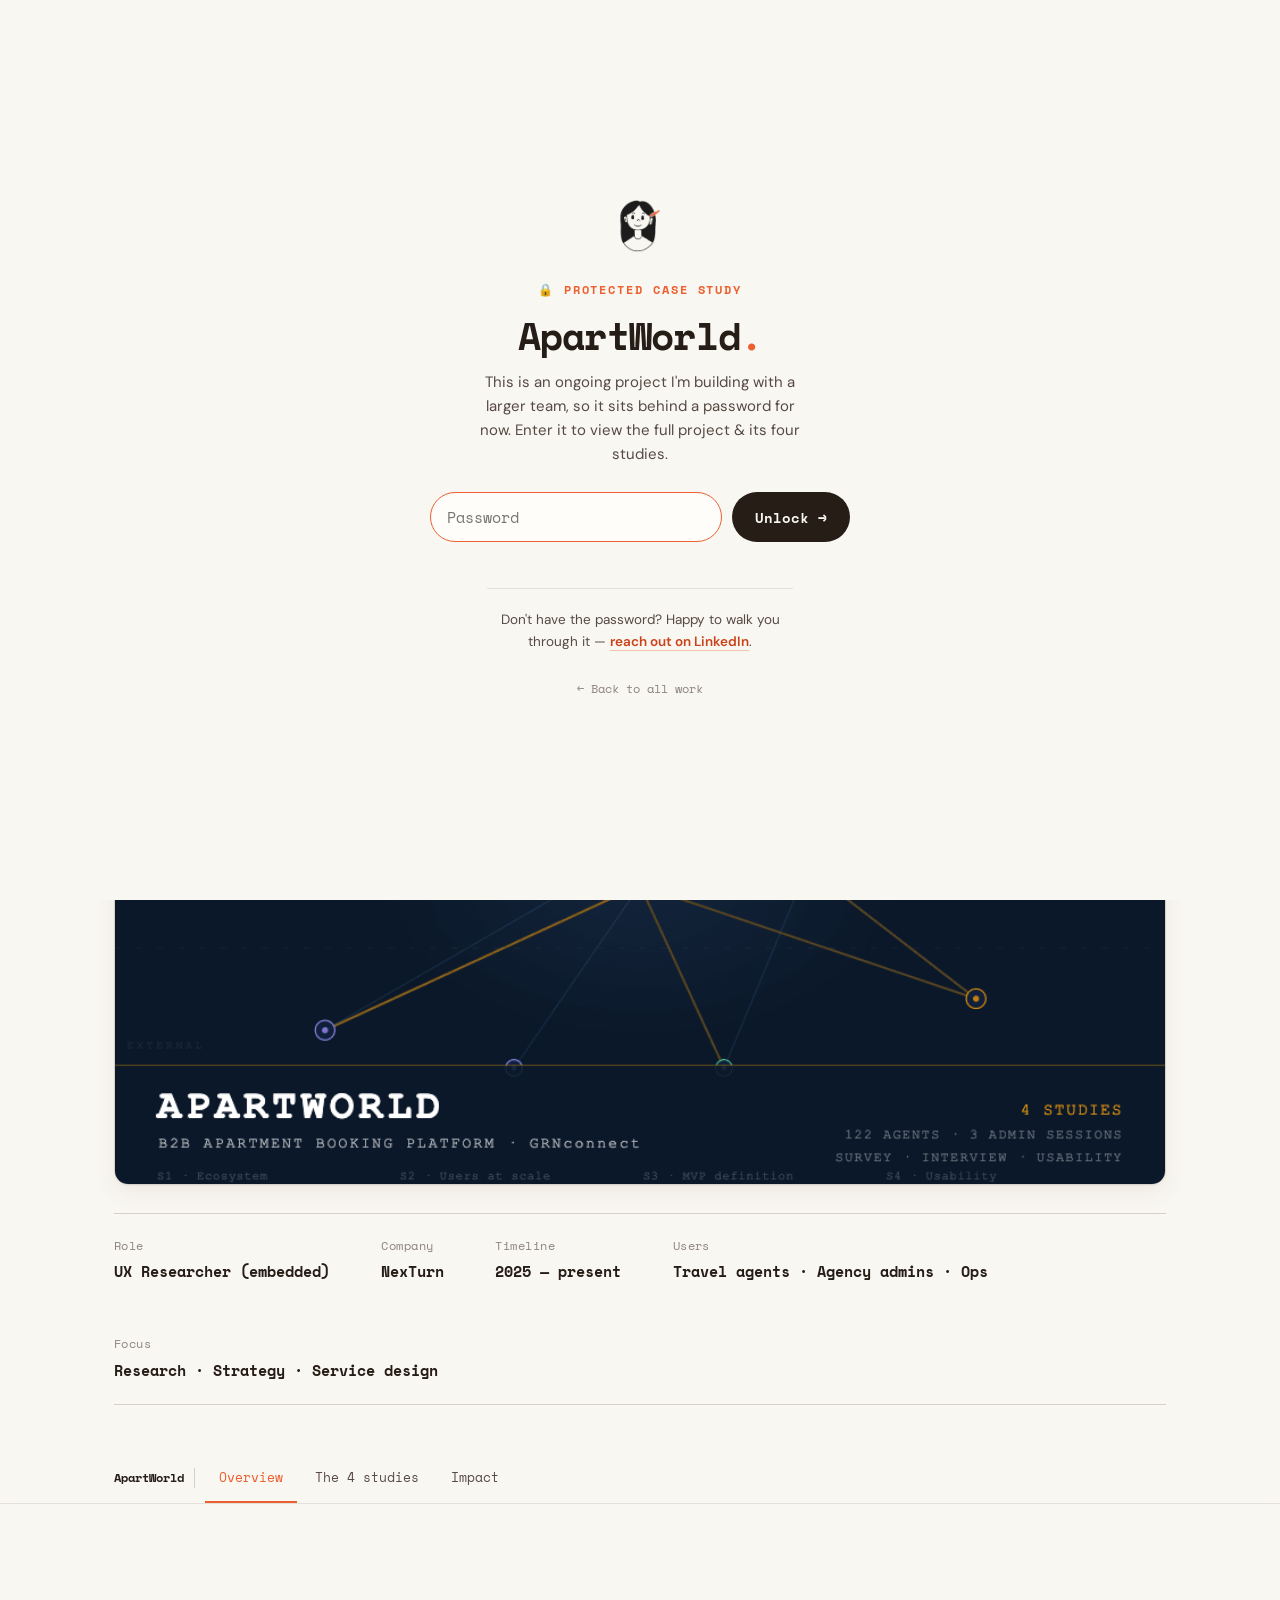
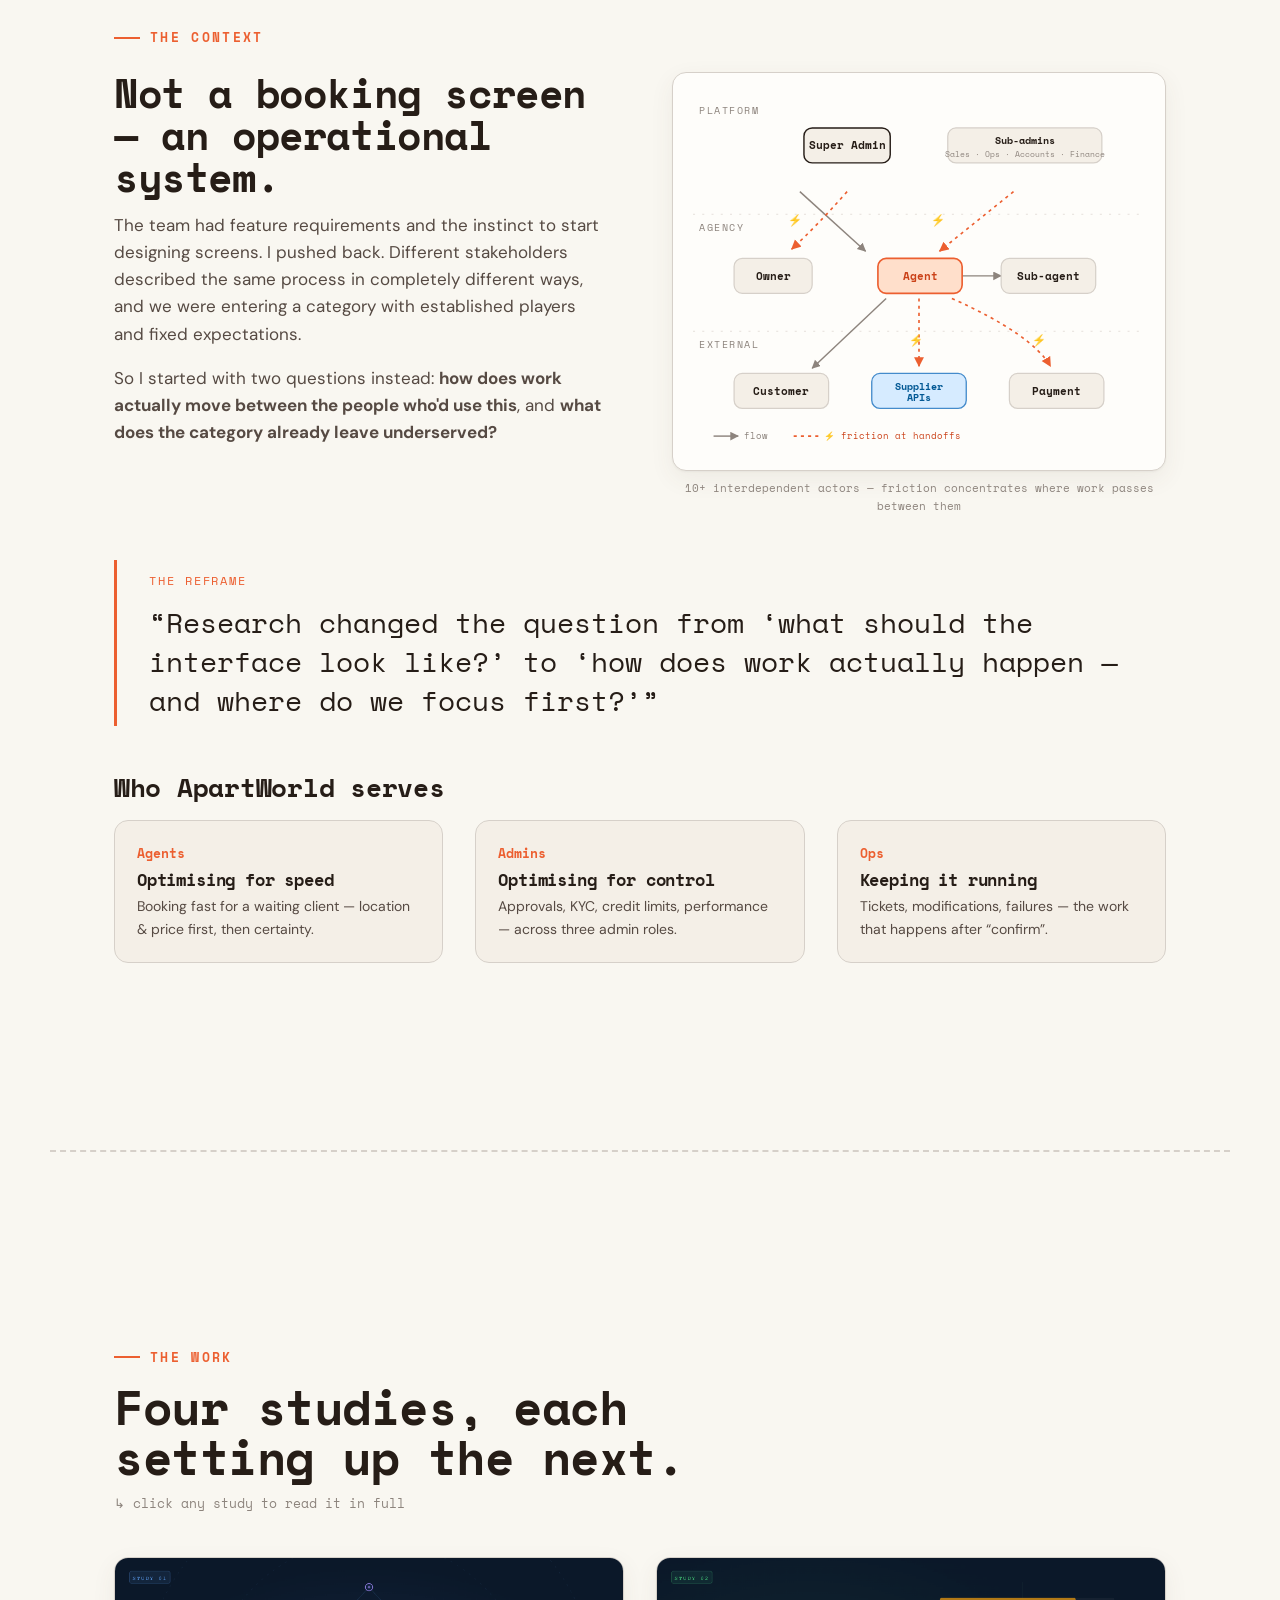
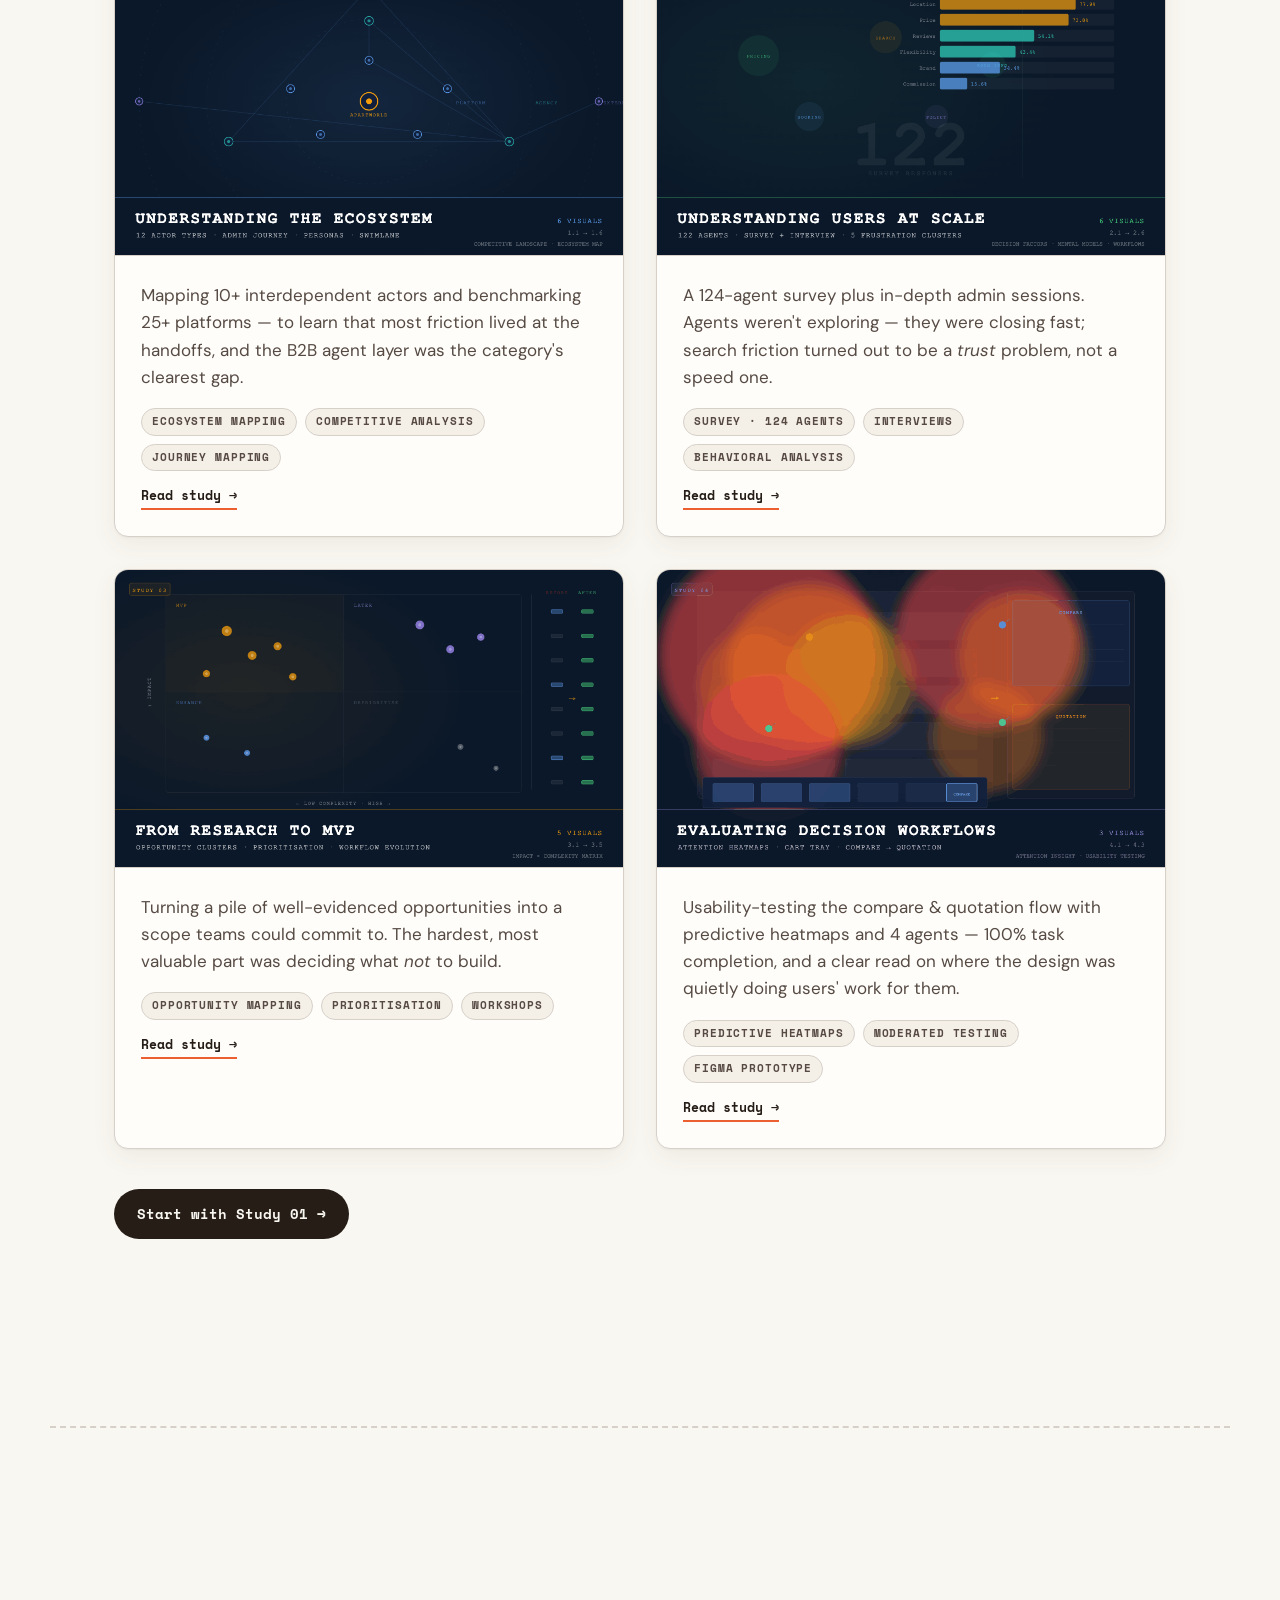
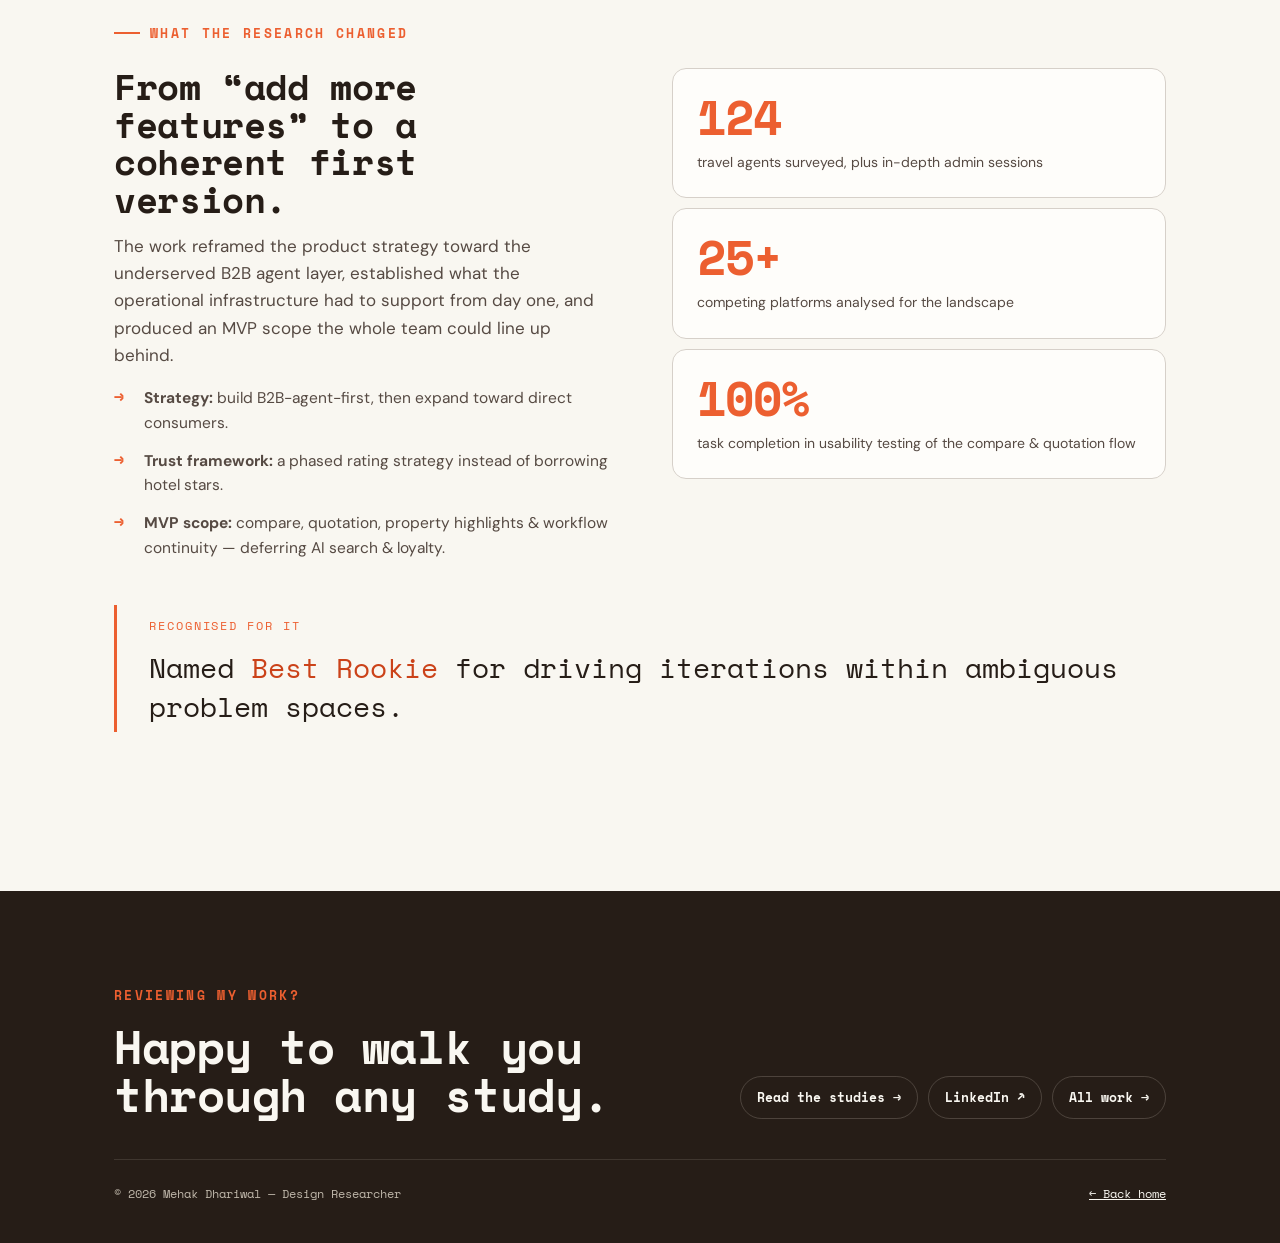
==== commit 04a259a9: "final changes" ====
--- a/apartworld.html
+++ b/apartworld.html
@@ -15,7 +15,7 @@
     <div class="gate-mark"><img src="assets/img/avatar.png" alt=""></div>
     <span class="lock">&#128274; Protected case study</span>
     <h1 style="margin-top:14px;">ApartWorld<span style="color:var(--orange);">.</span></h1>
-    <p>This is current, confidential client work. Enter the password to view the full project &amp; its four studies.</p>
+    <p>This is an ongoing project I'm building with a larger team, so it sits behind a password for now. Enter it to view the full project &amp; its four studies.</p>
     <form>
       <input type="password" placeholder="Password" autocomplete="current-password" aria-label="Password">
       <button class="btn btn-primary" type="submit">Unlock <span class="arr">&rarr;</span></button>
